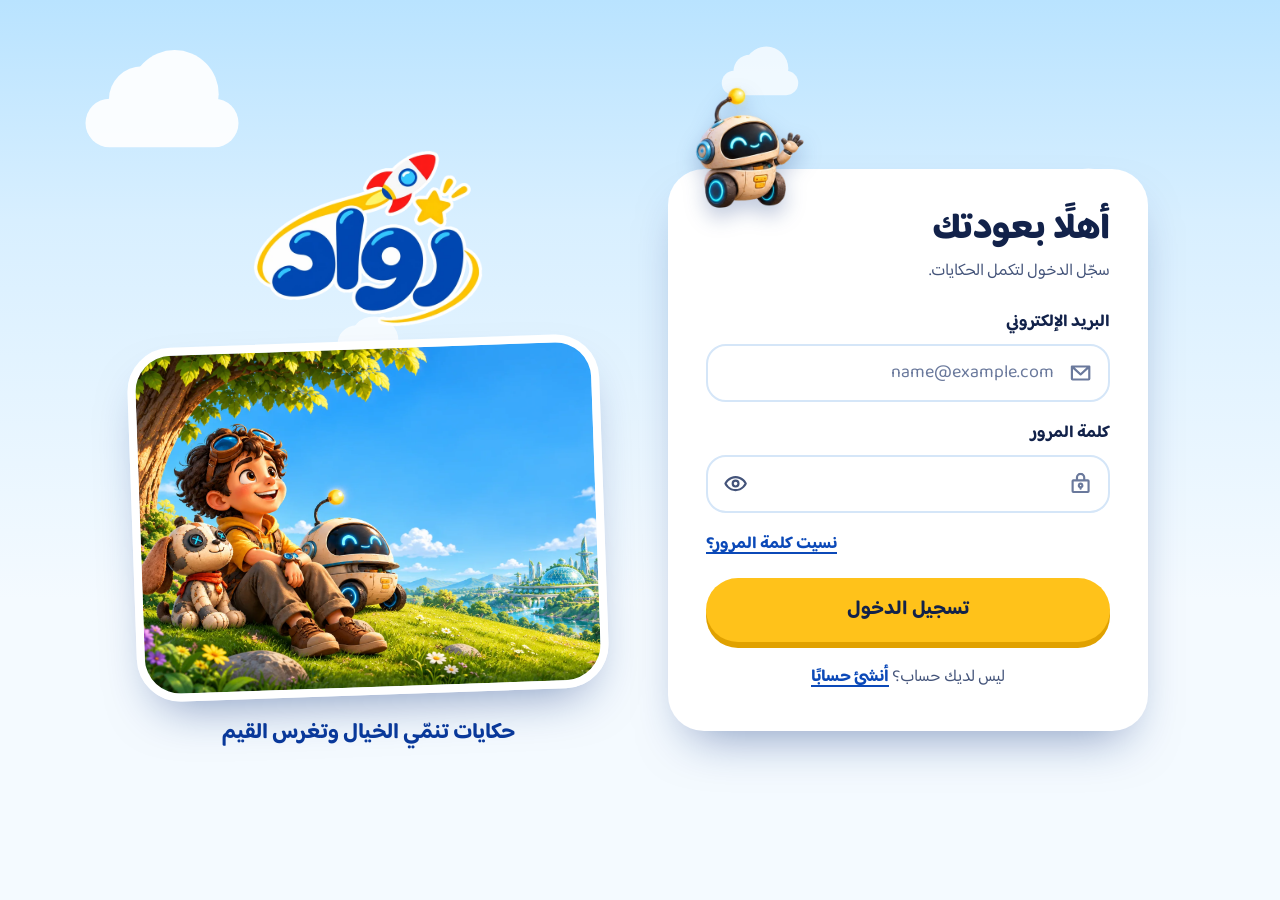
==== dashboard.html @ 310bbcf0 "init" ====
<!doctype html>
<html lang="ar" dir="rtl" data-auth="required">
<head>
  <meta charset="utf-8">
  <meta name="viewport" content="width=device-width, initial-scale=1, viewport-fit=cover">
  <title>لوحة وليّ الأمر — رواد</title>
  <meta name="description" content="تابع وقت مشاهدة طفلك ونشاطه الأسبوعي في رواد.">
  <meta name="robots" content="noindex">
  <meta name="theme-color" content="#b9e3ff">
  <link rel="icon" type="image/png" sizes="64x64" href="assets/img/brand/favicon-64.png">
  <link rel="apple-touch-icon" href="assets/img/brand/apple-touch-icon.png">
  <link rel="manifest" href="manifest.webmanifest">
  <link rel="preconnect" href="https://fonts.googleapis.com">
  <link rel="preconnect" href="https://fonts.gstatic.com" crossorigin>
  <link rel="stylesheet" href="https://fonts.googleapis.com/css2?family=Baloo+Bhaijaan+2:wght@400..800&display=swap">
  <link rel="stylesheet" href="assets/css/rowad.css">
  <script src="assets/js/guard.js"></script>
</head>
<body class="app" data-page="dashboard" data-nav="profile">
  <script src="assets/js/icons.js"></script>
  <a class="skip-link" href="#main">تخطَّ إلى المحتوى</a>

  <header class="topbar" id="topbar"></header>

  <main class="main stack" id="main" hidden>
    <div class="page-head">
      <div>
        <h1 class="h1">لوحة وليّ الأمر</h1>
        <p>نشاط <span data-child-name>طفلك</span> خلال آخر سبعة أيام.</p>
      </div>
      <a class="btn btn--ghost btn--sm" href="profile.html">
        <svg class="ico" aria-hidden="true"><use href="#i-arrow-right"/></svg>العودة إلى الملف
      </a>
    </div>

    <section class="card card--pad kid-summary" aria-label="الطفل">
      <span class="avatar"><img src="assets/img/avatars/youssef.webp" alt="" width="256" height="256" data-avatar></span>
      <div>
        <p class="kid-summary__name" data-child-name>طفلك</p>
        <p class="muted" id="kidLine"></p>
      </div>
      <span class="stars-pill" style="margin-inline-start:auto;box-shadow:none;background:var(--sun-100)" role="img" aria-label="رصيد النجوم">
        <svg class="ico" aria-hidden="true"><use href="#i-star-fill"/></svg><span class="num" data-stars>0</span>
      </span>
    </section>

    <section class="tiles tiles--4" aria-label="ملخص الأسبوع">
      <div class="tile card">
        <span class="tone-icon"><svg class="ico" aria-hidden="true"><use href="#i-timer-fill"/></svg></span>
        <span class="tile__value num" id="tWeek">0</span>
        <span class="tile__label">دقائق هذا الأسبوع</span>
      </div>
      <div class="tile card">
        <span class="tone-icon" data-tone="green"><svg class="ico" aria-hidden="true"><use href="#i-check-circle-fill"/></svg></span>
        <span class="tile__value num" id="tDone">0</span>
        <span class="tile__label">قصص مكتملة</span>
      </div>
      <div class="tile card">
        <span class="tone-icon" data-tone="red"><svg class="ico" aria-hidden="true"><use href="#i-heart-fill"/></svg></span>
        <span class="tile__value num" id="tFav">0</span>
        <span class="tile__label">في المفضلة</span>
      </div>
      <div class="tile card">
        <span class="tone-icon" data-tone="orange"><svg class="ico" aria-hidden="true"><use href="#i-fire-fill"/></svg></span>
        <span class="tile__value num" id="tStreak">0</span>
        <span class="tile__label">أيام متتالية</span>
      </div>
    </section>

    <div class="dash-grid">
      <section class="card card--pad chart" aria-labelledby="weekTitle">
        <div class="chart__head">
          <h2 class="h3" id="weekTitle">دقائق المشاهدة اليومية</h2>
          <p class="chart__total" id="weekTotal"></p>
        </div>
        <div class="bars" id="weekChart"></div>
        <div class="bars__axis" id="weekAxis" aria-hidden="true"></div>
        <p class="muted" id="weekEmpty" hidden>لا توجد مشاهدات هذا الأسبوع بعد. سيظهر النشاط هنا بعد مشاهدة أول قصة.</p>

        <button class="see-all" type="button" id="toggleTable" aria-expanded="false" aria-controls="weekTableWrap" style="margin-top:10px">
          <svg class="ico" aria-hidden="true"><use href="#i-table"/></svg><span>عرض كجدول</span>
        </button>
        <div class="table-wrap" id="weekTableWrap" hidden>
          <table class="data-table" id="weekTable">
            <caption class="sr-only">دقائق المشاهدة لكل يوم</caption>
            <thead><tr><th scope="col">اليوم</th><th scope="col">الدقائق</th></tr></thead>
            <tbody></tbody>
          </table>
        </div>
      </section>

      <section class="card card--pad" aria-labelledby="catsTitle">
        <div class="chart__head">
          <h2 class="h3" id="catsTitle">ماذا يشاهد؟</h2>
          <p class="chart__total">بالدقائق</p>
        </div>
        <ul class="hbars" id="catBars"></ul>
      </section>
    </div>

    <div class="dash-grid">
      <section class="card card--pad" aria-labelledby="recentTitle">
        <h2 class="h3" id="recentTitle" style="margin-bottom:8px">آخر ما شاهد</h2>
        <ul class="activity" id="activity"></ul>
      </section>

      <section class="card card--pad" aria-labelledby="limitTitle">
        <div class="setting">
          <div>
            <h2 class="h3" id="limitTitle">الحد اليومي للمشاهدة</h2>
            <p class="muted small">عند بلوغ الحد يتوقف التشغيل حتى اليوم التالي.</p>
          </div>
          <div class="segmented" id="limitSeg" role="group" aria-labelledby="limitTitle">
            <button type="button" data-limit="30" aria-pressed="false"><span class="num">30</span> د</button>
            <button type="button" data-limit="45" aria-pressed="false"><span class="num">45</span> د</button>
            <button type="button" data-limit="60" aria-pressed="false"><span class="num">60</span> د</button>
            <button type="button" data-limit="90" aria-pressed="false"><span class="num">90</span> د</button>
            <button type="button" data-limit="0" aria-pressed="false">بلا حد</button>
          </div>
        </div>
      </section>
    </div>
  </main>

  <script src="assets/js/data.js" defer></script>
  <script src="assets/js/app.js" defer></script>
  <script src="assets/js/pages.js" defer></script>
</body>
</html>
---- assets/css/rowad.css ----
/* ==========================================================================
   رواد — نظام التصميم
   --------------------------------------------------------------------------
   1. الرموز (Tokens)        6. هيكل التطبيق (جانبي/علوي/سفلي)   11. الملف الشخصي
   2. الأساسيات              7. الواجهة الرئيسية                 12. لوحة وليّ الأمر
   3. السماء والغيوم         8. البطاقات والشبكات                13. النوافذ والتنبيهات
   4. الأزرار والشارات       9. صفحة القصة                       14. صفحات الدخول
   5. النماذج               10. التنزيلات والحالات الفارغة        15. الصفحة التعريفية
   القاعدة البصرية: كل ما له «حافة سفلية سميكة» قابل للضغط.
   ========================================================================== */

/* 1. الرموز ---------------------------------------------------------------- */
:root {
  color-scheme: light;

  --blue-900: #082b78;
  --blue-800: #0a3a9c;
  --blue-700: #0b49b8;
  --blue-600: #1560d6;
  --blue-500: #2b82f0;
  --sky-500: #35b4f6;
  --sky-400: #62c6f9;
  --sky-300: #9adbfc;
  --sky-200: #c8eafe;
  --sky-100: #e3f4ff;
  --sky-50: #f4faff;

  --sun-700: #a86f00;
  --sun-600: #e0a100;
  --sun-500: #ffc21a;
  --sun-400: #ffd34d;
  --sun-200: #ffeba8;
  --sun-100: #fff7db;

  --red-700: #a8170f;
  --red-600: #d3261c;
  --red-500: #f1352b;
  --red-100: #ffe7e5;

  --orange-700: #b85400;
  --orange-600: #e46e00;
  --orange-500: #ff8a1e;
  --orange-400: #ffa94d;
  --orange-100: #fff0df;

  --violet-700: #4826a3;
  --violet-600: #5f36c9;
  --violet-500: #7b52e0;
  --violet-400: #9b7bec;
  --violet-100: #efe9fd;

  --green-700: #14752b;
  --green-600: #1d9238;
  --green-500: #2fb24c;
  --green-400: #5cc873;
  --green-100: #e1f7e6;

  --ink: #12224a;
  --ink-2: #44547a;
  --ink-3: #6a799c;
  --line: #d5e6f8;
  --white: #fff;

  --night-950: #070f2b;
  --night-900: #0b1840;
  --night-800: #122257;
  --night-700: #1c3070;

  --font: "Baloo Bhaijaan 2", "Segoe UI", Tahoma, Arial, sans-serif;

  --r-sm: 14px;
  --r-md: 20px;
  --r-lg: 28px;
  --r-xl: 36px;
  --r-full: 999px;

  --shadow-card: 0 14px 34px -18px rgba(11, 73, 184, 0.38), 0 2px 6px -2px rgba(11, 73, 184, 0.1);
  --shadow-float: 0 24px 50px -22px rgba(8, 43, 120, 0.5);

  --ease: cubic-bezier(0.2, 0.8, 0.2, 1);
  --bounce: cubic-bezier(0.34, 1.56, 0.64, 1);

  --gutter: clamp(16px, 4vw, 32px);
  --side-w: 256px;
  --tab-h: 80px;
}

/* 2. الأساسيات -------------------------------------------------------------- */
*,
*::before,
*::after {
  box-sizing: border-box;
}

html {
  -webkit-text-size-adjust: 100%;
  text-size-adjust: 100%;
  scroll-behavior: smooth;
}

body {
  margin: 0;
  min-height: 100vh;
  min-height: 100dvh;
  font-family: var(--font);
  font-size: 1.0625rem;
  line-height: 1.7;
  color: var(--ink);
  background: var(--sky-50);
  -webkit-font-smoothing: antialiased;
  -moz-osx-font-smoothing: grayscale;
  text-rendering: optimizeLegibility;
  overflow-x: hidden;
}

h1,
h2,
h3,
h4,
p,
ul,
ol,
figure {
  margin: 0;
}

ul,
ol {
  padding: 0;
  list-style: none;
}

img,
svg,
video {
  display: block;
  max-width: 100%;
}

img {
  height: auto;
}

a {
  color: inherit;
  text-decoration: none;
}

button,
input,
select,
textarea {
  font: inherit;
  color: inherit;
}

button {
  cursor: pointer;
  background: none;
  border: 0;
  padding: 0;
  -webkit-tap-highlight-color: transparent;
}

a {
  -webkit-tap-highlight-color: transparent;
}

:focus-visible {
  outline: 3px solid var(--blue-600);
  outline-offset: 3px;
}

.theme-night :focus-visible,
.on-dark :focus-visible {
  outline-color: var(--sun-400);
}

[hidden] {
  display: none !important;
}

.sr-only {
  position: absolute;
  width: 1px;
  height: 1px;
  margin: -1px;
  padding: 0;
  overflow: hidden;
  clip: rect(0, 0, 0, 0);
  white-space: nowrap;
  border: 0;
}

.skip-link {
  position: fixed;
  top: 12px;
  inset-inline-start: 12px;
  z-index: 200;
  padding: 10px 18px;
  border-radius: var(--r-full);
  background: var(--blue-700);
  color: var(--white);
  font-weight: 700;
  transform: translateY(-200%);
  transition: transform 0.2s var(--ease);
}

.skip-link:focus {
  transform: none;
}

.ico {
  display: inline-block;
  flex: none;
  width: 1em;
  height: 1em;
  fill: currentColor;
  vertical-align: -0.15em;
}

.num {
  direction: ltr;
  unicode-bidi: isolate;
  font-variant-numeric: tabular-nums;
}

.h-display {
  font-size: clamp(2.1rem, 1.3rem + 3.6vw, 3.75rem);
  font-weight: 800;
  line-height: 1.25;
}

.h1 {
  font-size: clamp(1.6rem, 1.3rem + 1.4vw, 2.25rem);
  font-weight: 800;
  line-height: 1.3;
}

.h2 {
  font-size: clamp(1.3rem, 1.15rem + 0.7vw, 1.625rem);
  font-weight: 700;
  line-height: 1.35;
}

.h3 {
  font-size: 1.1875rem;
  font-weight: 700;
  line-height: 1.4;
}

.lead {
  font-size: clamp(1.0625rem, 1rem + 0.4vw, 1.25rem);
  color: var(--ink-2);
}

.muted {
  color: var(--ink-2);
}

.small {
  font-size: 0.9375rem;
}

/* 3. السماء والغيوم --------------------------------------------------------- */
/* السماء في أعلى الصفحة فقط وتتحرك مع التمرير، فلا تطل الغيوم من بين البطاقات */
.sky {
  position: absolute;
  inset: 0 0 auto;
  height: 640px;
  z-index: -1;
  overflow: hidden;
  pointer-events: none;
  background: linear-gradient(180deg, #b9e3ff 0, #d8efff 220px, var(--sky-50) 600px);
}

.cloud {
  --s: 1;
  position: absolute;
  width: 170px;
  height: 54px;
  border-radius: var(--r-full);
  background: var(--white);
  opacity: 0.92;
  transform: scale(var(--s));
  animation: cloud-drift 46s ease-in-out infinite alternate;
}

.cloud::before,
.cloud::after {
  content: "";
  position: absolute;
  border-radius: 50%;
  background: var(--white);
}

.cloud::before {
  width: 74px;
  height: 74px;
  top: -36px;
  left: 26px;
}

.cloud::after {
  width: 98px;
  height: 98px;
  top: -54px;
  right: 22px;
}

.cloud--1 { top: 96px; left: 6%; --s: 0.9; }
.cloud--2 { top: 190px; right: 9%; --s: 0.6; animation-duration: 60s; animation-direction: alternate-reverse; }
.cloud--3 { top: 56px; right: 34%; --s: 0.45; opacity: 0.75; animation-duration: 72s; }
.cloud--4 { top: 330px; left: 22%; --s: 0.5; opacity: 0.7; animation-duration: 66s; animation-direction: alternate-reverse; }

@keyframes cloud-drift {
  from { translate: -18px 0; }
  to { translate: 18px 0; }
}

/* 4. الأزرار والشارات ------------------------------------------------------- */
.btn {
  --btn-bg: var(--white);
  --btn-fg: var(--ink);
  --btn-edge: var(--line);
  position: relative;
  display: inline-flex;
  align-items: center;
  justify-content: center;
  gap: 0.6em;
  min-height: 56px;
  padding: 0 1.6em;
  border-radius: var(--r-full);
  background: var(--btn-bg);
  color: var(--btn-fg);
  font-weight: 700;
  font-size: 1.125rem;
  line-height: 1.2;
  white-space: nowrap;
  box-shadow: 0 6px 0 var(--btn-edge);
  transition: transform 0.12s var(--ease), box-shadow 0.12s var(--ease), filter 0.2s;
  user-select: none;
}

.btn .ico {
  font-size: 1.35em;
}

@media (hover: hover) {
  .btn:hover {
    filter: brightness(1.05);
    transform: translateY(-2px);
    box-shadow: 0 8px 0 var(--btn-edge);
  }
}

.btn:active,
.btn.is-pressed {
  transform: translateY(5px);
  box-shadow: 0 1px 0 var(--btn-edge);
  filter: none;
}

.btn[disabled],
.btn[aria-disabled="true"] {
  opacity: 0.55;
  pointer-events: none;
}

.btn--sun {
  --btn-bg: var(--sun-500);
  --btn-fg: var(--ink);
  --btn-edge: var(--sun-600);
}

.btn--blue {
  --btn-bg: var(--blue-700);
  --btn-fg: var(--white);
  --btn-edge: var(--blue-900);
}

.btn--green {
  --btn-bg: var(--green-500);
  --btn-fg: var(--white);
  --btn-edge: var(--green-700);
}

.btn--red {
  --btn-bg: var(--red-500);
  --btn-fg: var(--white);
  --btn-edge: var(--red-700);
}

.btn--ghost {
  --btn-bg: var(--white);
  --btn-fg: var(--blue-700);
  --btn-edge: var(--sky-200);
  border: 2px solid var(--sky-200);
}

.btn--glass {
  --btn-bg: rgba(255, 255, 255, 0.14);
  --btn-fg: var(--white);
  --btn-edge: rgba(0, 0, 0, 0.25);
  border: 2px solid rgba(255, 255, 255, 0.28);
  -webkit-backdrop-filter: blur(10px);
  backdrop-filter: blur(10px);
}

.btn--lg {
  min-height: 64px;
  font-size: 1.25rem;
  padding: 0 1.8em;
}

.btn--sm {
  min-height: 46px;
  font-size: 1rem;
  padding: 0 1.2em;
  box-shadow: 0 4px 0 var(--btn-edge);
}

.btn--block {
  display: flex;
  width: 100%;
}

/* دائرة التشغيل داخل الزر الأصفر — كما في التصميم */
.btn--play {
  padding-inline-start: 8px;
}

.btn__play {
  display: grid;
  place-items: center;
  width: 44px;
  height: 44px;
  border-radius: 50%;
  background: var(--blue-800);
  color: var(--white);
  font-size: 1.15rem;
}

.btn--lg .btn__play {
  width: 50px;
  height: 50px;
}

.btn.is-loading {
  color: transparent;
  pointer-events: none;
}

.btn.is-loading::after {
  content: "";
  position: absolute;
  width: 24px;
  height: 24px;
  border-radius: 50%;
  border: 3px solid var(--btn-edge);
  border-top-color: var(--white);
  animation: spin 0.7s linear infinite;
}

@keyframes spin {
  to { rotate: 360deg; }
}

.icon-btn {
  position: relative;
  display: grid;
  place-items: center;
  flex: none;
  width: 52px;
  height: 52px;
  border-radius: 50%;
  background: var(--white);
  color: var(--ink);
  font-size: 1.6rem;
  box-shadow: var(--shadow-card);
  transition: transform 0.15s var(--ease), background 0.2s;
}

.icon-btn:active {
  transform: scale(0.92);
}

@media (hover: hover) {
  .icon-btn:hover {
    background: var(--sky-100);
  }
}

.icon-btn--glass {
  background: rgba(11, 24, 64, 0.5);
  color: var(--white);
  box-shadow: none;
  border: 2px solid rgba(255, 255, 255, 0.22);
  -webkit-backdrop-filter: blur(10px);
  backdrop-filter: blur(10px);
}

@media (hover: hover) {
  .icon-btn--glass:hover {
    background: rgba(11, 24, 64, 0.72);
  }
}

.icon-btn__dot {
  position: absolute;
  top: 9px;
  inset-inline-end: 11px;
  width: 12px;
  height: 12px;
  border-radius: 50%;
  background: var(--red-500);
  border: 2px solid var(--white);
}

.pill {
  display: inline-flex;
  align-items: center;
  gap: 0.4em;
  min-height: 34px;
  padding: 0 0.9em;
  border-radius: var(--r-full);
  background: var(--sky-100);
  color: var(--blue-800);
  font-size: 0.9375rem;
  font-weight: 600;
  white-space: nowrap;
}

.pill--glass {
  background: rgba(255, 255, 255, 0.14);
  color: var(--white);
  border: 1.5px solid rgba(255, 255, 255, 0.22);
}

.pill--sun {
  background: var(--sun-500);
  color: var(--ink);
}

.badge {
  display: inline-flex;
  align-items: center;
  gap: 0.35em;
  padding: 0.15em 0.95em;
  border-radius: var(--r-full);
  background: var(--sun-500);
  color: var(--ink);
  font-size: 0.9375rem;
  font-weight: 700;
  box-shadow: 0 3px 0 var(--sun-600);
}

.stars-pill {
  display: inline-flex;
  align-items: center;
  gap: 8px;
  min-height: 48px;
  padding: 0 16px 0 18px;
  border-radius: var(--r-full);
  background: var(--white);
  font-weight: 800;
  font-size: 1.25rem;
  box-shadow: var(--shadow-card);
}

.stars-pill .ico {
  color: var(--sun-500);
  font-size: 1.6rem;
  filter: drop-shadow(0 2px 0 var(--sun-600));
}

.stars-pill.is-bump .ico {
  animation: pop 0.5s var(--bounce);
}

@keyframes pop {
  0% { scale: 1; }
  40% { scale: 1.45; rotate: -14deg; }
  100% { scale: 1; }
}

.chips {
  display: flex;
  gap: 10px;
  overflow-x: auto;
  padding: 6px var(--gutter) 12px;
  margin-inline: calc(var(--gutter) * -1);
  scrollbar-width: none;
}

.chips::-webkit-scrollbar {
  display: none;
}

.chip {
  display: inline-flex;
  align-items: center;
  gap: 0.45em;
  flex: none;
  min-height: 48px;
  padding: 0 1.15em;
  border-radius: var(--r-full);
  background: var(--white);
  color: var(--ink-2);
  font-weight: 700;
  font-size: 1.0625rem;
  box-shadow: 0 4px 0 var(--line);
  transition: transform 0.12s var(--ease), box-shadow 0.12s var(--ease), background 0.2s, color 0.2s;
}

.chip .ico {
  font-size: 1.3em;
}

.chip:active {
  transform: translateY(3px);
  box-shadow: 0 1px 0 var(--line);
}

.chip[aria-pressed="true"] {
  background: var(--blue-700);
  color: var(--white);
  box-shadow: 0 4px 0 var(--blue-900);
}

.chip[data-tone="orange"][aria-pressed="true"] { background: var(--orange-500); box-shadow: 0 4px 0 var(--orange-700); }
.chip[data-tone="violet"][aria-pressed="true"] { background: var(--violet-500); box-shadow: 0 4px 0 var(--violet-700); }
.chip[data-tone="blue"][aria-pressed="true"] { background: var(--blue-500); box-shadow: 0 4px 0 var(--blue-800); }
.chip[data-tone="green"][aria-pressed="true"] { background: var(--green-500); box-shadow: 0 4px 0 var(--green-700); }

.progress {
  position: relative;
  display: block;
  height: 10px;
  border-radius: var(--r-full);
  background: var(--sky-200);
  overflow: hidden;
}

.progress > span {
  position: absolute;
  inset-block: 0;
  inset-inline-start: 0;
  width: var(--v, 0%);
  border-radius: inherit;
  background: var(--blue-600);
  transition: width 0.6s var(--ease);
}

.progress--sun > span {
  background: var(--sun-500);
}

/* 5. النماذج ---------------------------------------------------------------- */
.field {
  display: grid;
  gap: 6px;
}

.field__label {
  font-weight: 700;
  font-size: 1.0625rem;
}

.field__hint {
  font-size: 0.9375rem;
  color: var(--ink-2);
}

.field__control {
  position: relative;
}

.field__icon {
  position: absolute;
  top: 50%;
  inset-inline-start: 18px;
  translate: 0 -50%;
  font-size: 1.45rem;
  color: var(--ink-3);
  pointer-events: none;
}

.input {
  width: 100%;
  min-height: 58px;
  padding: 0 20px;
  border-radius: var(--r-md);
  border: 2px solid var(--line);
  background: var(--white);
  font-size: 1.125rem;
  font-weight: 500;
  transition: border-color 0.2s, box-shadow 0.2s;
  appearance: none;
}

/* خصائص فيزيائية هنا عمدًا: حقول البريد وكلمة المرور dir="ltr" داخل صفحة RTL */
.field__icon ~ .input {
  padding-right: 54px;
}

.input--with-action {
  padding-left: 58px;
}

.input::placeholder {
  color: var(--ink-3);
  font-weight: 400;
  opacity: 1;
}

.input:hover {
  border-color: var(--sky-300);
}

.input:focus {
  outline: none;
  border-color: var(--blue-600);
  box-shadow: 0 0 0 4px rgba(43, 130, 240, 0.22);
}

.input[dir="ltr"] {
  text-align: right;
}

.input[aria-invalid="true"] {
  border-color: var(--red-500);
  background: #fffafa;
}

.input[aria-invalid="true"]:focus {
  box-shadow: 0 0 0 4px rgba(241, 53, 43, 0.18);
}

.field__action {
  position: absolute;
  top: 50%;
  inset-inline-end: 8px;
  translate: 0 -50%;
  display: grid;
  place-items: center;
  width: 44px;
  height: 44px;
  border-radius: 50%;
  color: var(--ink-2);
  font-size: 1.45rem;
}

@media (hover: hover) {
  .field__action:hover {
    background: var(--sky-100);
  }
}

.field__error {
  display: flex;
  align-items: center;
  gap: 6px;
  color: var(--red-600);
  font-size: 0.9375rem;
  font-weight: 600;
}

.field__error:empty {
  display: none;
}

.check {
  display: flex;
  align-items: flex-start;
  gap: 12px;
  cursor: pointer;
  font-size: 1rem;
}

.check input {
  appearance: none;
  flex: none;
  width: 28px;
  height: 28px;
  margin: 2px 0 0;
  border-radius: 9px;
  border: 2px solid var(--sky-300);
  background: var(--white);
  display: grid;
  place-items: center;
  cursor: pointer;
  transition: background 0.15s, border-color 0.15s;
}

.check input::after {
  content: "";
  width: 12px;
  height: 7px;
  border: solid var(--white);
  border-width: 0 0 3px 3px;
  rotate: -45deg;
  translate: 0 -1px;
  scale: 0;
  transition: scale 0.2s var(--bounce);
}

.check input:checked {
  background: var(--blue-700);
  border-color: var(--blue-700);
}

.check input:checked::after {
  scale: 1;
}

.check a,
.link {
  color: var(--blue-700);
  font-weight: 700;
  text-decoration: underline;
  text-decoration-thickness: 2px;
  text-underline-offset: 4px;
}

@media (hover: hover) {
  .check a:hover,
  .link:hover {
    color: var(--blue-500);
  }
}

/* اختيار العمر: أزرار كبيرة بدل قائمة منسدلة */
.age-picker {
  display: grid;
  grid-template-columns: repeat(7, 1fr);
  gap: 8px;
}

.age-picker label {
  position: relative;
}

.age-picker input {
  position: absolute;
  inset: 0;
  opacity: 0;
  cursor: pointer;
}

.age-picker span {
  display: grid;
  place-items: center;
  min-height: 52px;
  border-radius: var(--r-sm);
  background: var(--white);
  border: 2px solid var(--line);
  font-weight: 800;
  font-size: 1.25rem;
  transition: background 0.15s, border-color 0.15s, transform 0.15s var(--bounce);
}

.age-picker input:checked + span {
  background: var(--sun-500);
  border-color: var(--sun-600);
  transform: translateY(-3px);
  box-shadow: 0 4px 0 var(--sun-600);
}

.age-picker input:focus-visible + span {
  outline: 3px solid var(--blue-600);
  outline-offset: 3px;
}

.avatar-picker {
  display: grid;
  grid-template-columns: repeat(4, 1fr);
  gap: 12px;
}

.avatar-option {
  position: relative;
  display: block;
}

.avatar-option input {
  position: absolute;
  inset: 0;
  opacity: 0;
  cursor: pointer;
  z-index: 1;
}

.avatar-option img {
  width: 100%;
  aspect-ratio: 1;
  object-fit: cover;
  border-radius: 50%;
  border: 4px solid var(--white);
  box-shadow: 0 0 0 2px var(--line);
  transition: transform 0.2s var(--bounce), box-shadow 0.2s;
}

.avatar-option input:checked + img {
  transform: scale(1.06);
  box-shadow: 0 0 0 4px var(--sun-500), 0 8px 0 -2px var(--sun-600);
}

.avatar-option input:focus-visible + img {
  outline: 3px solid var(--blue-600);
  outline-offset: 5px;
}

.segmented {
  display: inline-flex;
  flex-wrap: wrap;
  gap: 6px;
  padding: 6px;
  border-radius: var(--r-full);
  background: var(--sky-100);
}

.segmented button {
  min-height: 44px;
  padding: 0 1.1em;
  border-radius: var(--r-full);
  font-weight: 700;
  color: var(--ink-2);
  transition: background 0.2s, color 0.2s;
}

.segmented button[aria-pressed="true"] {
  background: var(--white);
  color: var(--blue-700);
  box-shadow: 0 2px 8px -2px rgba(11, 73, 184, 0.35);
}

.search {
  position: relative;
  display: block;
}

.search .ico {
  position: absolute;
  top: 50%;
  inset-inline-start: 20px;
  translate: 0 -50%;
  font-size: 1.5rem;
  color: var(--blue-700);
  pointer-events: none;
}

.search input {
  width: 100%;
  min-height: 56px;
  padding: 0 56px 0 20px;
  border-radius: var(--r-full);
  border: 2px solid transparent;
  background: var(--white);
  font-size: 1.125rem;
  font-weight: 500;
  box-shadow: var(--shadow-card);
  appearance: none;
}

.search input::placeholder {
  color: var(--ink-3);
  opacity: 1;
}

.search input:focus {
  outline: none;
  border-color: var(--blue-600);
}

.search input::-webkit-search-cancel-button {
  appearance: none;
}

/* 6. هيكل التطبيق ----------------------------------------------------------- */
.app {
  padding-bottom: calc(var(--tab-h) + env(safe-area-inset-bottom, 0px) + 28px);
}

.main {
  width: min(100%, 1160px);
  margin-inline: auto;
  padding-inline: var(--gutter);
}

.stack {
  display: grid;
  gap: clamp(24px, 3.4vw, 36px);
}

.stack > * {
  min-width: 0;
}

/* الشريط الجانبي (حاسوب) */
.side {
  position: fixed;
  inset-block: 16px;
  inset-inline-start: 16px;
  z-index: 30;
  display: none;
  flex-direction: column;
  gap: 6px;
  width: var(--side-w);
  padding: 18px 14px;
  border-radius: var(--r-xl);
  background: var(--white);
  box-shadow: var(--shadow-card);
  overflow-y: auto;
  scrollbar-width: none;
}

.side::-webkit-scrollbar {
  display: none;
}

/* شاشات قصيرة: نضغط الشريط الجانبي كي لا يحتاج إلى تمرير */
@media (max-height: 720px) {
  .side {
    padding-block: 12px;
    gap: 2px;
  }

  .side__logo {
    padding: 0 52px 6px;
  }

  .side nav {
    gap: 2px;
  }

  .side .nav-link {
    min-height: 50px;
    font-size: 1.0625rem;
  }

  .side .nav-link .ico {
    font-size: 1.6rem;
  }

  .side__parent small {
    display: none;
  }
}

.side nav {
  display: grid;
  gap: 6px;
}

.side__logo {
  display: block;
  padding: 2px 30px 12px;
}

.side__logo img {
  width: 100%;
  transition: transform 0.4s var(--bounce);
}

@media (hover: hover) {
  .side__logo:hover img {
    transform: rotate(-4deg) scale(1.05);
  }
}

.nav-link {
  display: flex;
  align-items: center;
  gap: 14px;
  min-height: 58px;
  padding: 0 18px;
  border-radius: var(--r-md);
  color: var(--ink-2);
  font-weight: 700;
  font-size: 1.1875rem;
  transition: background 0.2s, color 0.2s, transform 0.12s var(--ease);
}

.nav-link .ico {
  font-size: 1.8rem;
}

.nav-link:active {
  transform: scale(0.97);
}

@media (hover: hover) {
  .nav-link:hover {
    background: var(--sky-50);
    color: var(--blue-700);
  }
}

.nav-link[aria-current="page"] {
  background: var(--sky-100);
  color: var(--blue-700);
}

.side__foot {
  margin-top: auto;
  display: grid;
  gap: 10px;
  padding-top: 14px;
}

.side__parent {
  display: flex;
  align-items: center;
  gap: 12px;
  padding: 12px 14px;
  border-radius: var(--r-md);
  background: var(--sun-100);
  color: var(--ink);
  font-weight: 700;
  font-size: 1rem;
  line-height: 1.35;
  transition: background 0.2s;
}

.side__parent .ico {
  font-size: 1.9rem;
  color: var(--sun-600);
}

.side__parent small {
  display: block;
  font-weight: 500;
  color: var(--ink-2);
}

@media (hover: hover) {
  .side__parent:hover {
    background: var(--sun-200);
  }
}

/* الشريط العلوي */
.topbar {
  position: relative;
  z-index: 20;
  display: flex;
  align-items: center;
  gap: 12px;
  width: min(100%, 1160px);
  margin-inline: auto;
  padding: 14px var(--gutter) 6px;
}

.topbar__logo {
  margin-inline: auto;
}

.topbar__logo img {
  width: clamp(120px, 34vw, 160px);
}

.topbar__search {
  display: none;
  flex: 1;
  max-width: 420px;
}

.topbar__me {
  display: flex;
  align-items: center;
  gap: 10px;
}

.topbar__bell {
  position: relative;
}

.avatar {
  display: block;
  flex: none;
  width: 56px;
  height: 56px;
  border-radius: 50%;
  background: var(--sky-200);
  border: 3px solid var(--white);
  box-shadow: 0 0 0 3px var(--blue-600), var(--shadow-card);
  overflow: hidden;
  transition: transform 0.2s var(--bounce);
}

.avatar img {
  width: 100%;
  height: 100%;
  object-fit: cover;
}

@media (hover: hover) {
  a.avatar:hover {
    transform: scale(1.07) rotate(-3deg);
  }
}

.popover {
  position: absolute;
  top: calc(100% + 12px);
  inset-inline-start: 0;
  z-index: 50;
  width: min(340px, calc(100vw - 2 * var(--gutter)));
  padding: 10px;
  border-radius: var(--r-lg);
  background: var(--white);
  box-shadow: var(--shadow-float);
  transform-origin: top right;
  animation: pop-in 0.25s var(--bounce);
}

@keyframes pop-in {
  from { opacity: 0; scale: 0.9; }
}

.popover__title {
  padding: 8px 12px 6px;
  font-weight: 800;
  font-size: 1.125rem;
}

.notice {
  display: flex;
  align-items: center;
  gap: 12px;
  padding: 10px 12px;
  border-radius: var(--r-md);
  line-height: 1.45;
}

.notice strong {
  display: block;
}

.notice span {
  font-size: 0.9375rem;
  color: var(--ink-2);
}

@media (hover: hover) {
  .notice:hover {
    background: var(--sky-50);
  }
}

.tone-icon {
  display: grid;
  place-items: center;
  flex: none;
  width: 48px;
  height: 48px;
  border-radius: 16px;
  background: var(--sky-100);
  color: var(--blue-700);
  font-size: 1.6rem;
}

.tone-icon[data-tone="sun"] { background: var(--sun-100); color: var(--sun-700); }
.tone-icon[data-tone="orange"] { background: var(--orange-100); color: var(--orange-700); }
.tone-icon[data-tone="violet"] { background: var(--violet-100); color: var(--violet-600); }
.tone-icon[data-tone="green"] { background: var(--green-100); color: var(--green-700); }
.tone-icon[data-tone="red"] { background: var(--red-100); color: var(--red-600); }

/* الشريط السفلي (جوال ولوحي) */
.tabbar {
  position: fixed;
  inset-inline: 0;
  bottom: 0;
  z-index: 40;
  display: grid;
  grid-template-columns: repeat(5, 1fr);
  gap: 2px;
  padding: 8px 8px calc(8px + env(safe-area-inset-bottom, 0px));
  border-radius: 30px 30px 0 0;
  background: var(--white);
  box-shadow: 0 -12px 30px -14px rgba(11, 73, 184, 0.3);
}

.tab {
  display: flex;
  flex-direction: column;
  align-items: center;
  justify-content: center;
  gap: 0;
  min-height: 64px;
  border-radius: 22px;
  color: var(--ink-2);
  font-size: 0.875rem;
  font-weight: 700;
  line-height: 1.3;
  transition: background 0.2s, color 0.2s, transform 0.12s var(--ease);
}

.tab .ico {
  font-size: 1.85rem;
  transition: transform 0.3s var(--bounce);
}

.tab:active {
  transform: scale(0.94);
}

.tab[aria-current="page"] {
  background: var(--sky-100);
  color: var(--blue-700);
}

.tab[aria-current="page"] .ico {
  transform: translateY(-2px) scale(1.1);
}

@media (min-width: 1024px) {
  .app {
    padding-inline-start: calc(var(--side-w) + 16px);
    padding-bottom: 56px;
  }

  .side {
    display: flex;
  }

  .tabbar,
  .topbar__logo {
    display: none;
  }

  .topbar {
    padding-top: 22px;
  }

  .topbar__search {
    display: block;
  }

  /* حاسوب: البحث أولًا، ثم الجرس والنجوم والصورة في الطرف الآخر */
  .topbar__search {
    order: 1;
  }

  .topbar__bell {
    order: 2;
    margin-inline-start: auto;
  }

  .topbar__me {
    order: 3;
  }

  .page-search {
    display: none;
  }

  .popover {
    inset-inline-start: auto;
    inset-inline-end: 0;
    transform-origin: top left;
  }
}

/* عنوان القسم */
.section-head {
  display: flex;
  align-items: center;
  justify-content: space-between;
  gap: 12px;
  margin-bottom: 14px;
}

.section-title {
  display: flex;
  align-items: center;
  gap: 10px;
  font-size: clamp(1.3rem, 1.15rem + 0.7vw, 1.625rem);
  font-weight: 800;
  line-height: 1.35;
}

.section-title .ico {
  font-size: 1.25em;
  color: var(--blue-700);
}

.section-title .ico--sun {
  color: var(--sun-500);
}

.see-all {
  display: inline-flex;
  align-items: center;
  gap: 4px;
  min-height: 44px;
  padding-inline: 10px 4px;
  border-radius: var(--r-full);
  color: var(--blue-700);
  font-weight: 700;
  white-space: nowrap;
}

.see-all .ico {
  transition: translate 0.2s var(--ease);
}

@media (hover: hover) {
  .see-all:hover .ico {
    translate: -4px 0;
  }
}

.page-head {
  display: flex;
  flex-wrap: wrap;
  align-items: center;
  justify-content: space-between;
  gap: 12px 20px;
  padding-top: 10px;
}

.page-head p {
  color: var(--ink-2);
}

/* 7. الواجهة الرئيسية ------------------------------------------------------- */
.greeting {
  display: flex;
  align-items: center;
  gap: 14px;
  padding-top: 8px;
}

.greeting__wave {
  display: grid;
  place-items: center;
  flex: none;
  width: 60px;
  height: 60px;
  border-radius: 50%;
  background: var(--white);
  font-size: 2rem;
  box-shadow: var(--shadow-card);
}

.greeting__wave span {
  display: block;
  transform-origin: 70% 80%;
  animation: wave 2.4s ease-in-out 0.6s 2;
}

@keyframes wave {
  0%, 60%, 100% { rotate: 0deg; }
  10%, 30% { rotate: 16deg; }
  20%, 40% { rotate: -10deg; }
}

.greeting p {
  color: var(--ink-2);
  font-size: 1.125rem;
  line-height: 1.5;
}

/* الشريحة الرئيسية */
.hero {
  position: relative;
  border-radius: var(--r-xl);
  overflow: hidden;
  box-shadow: var(--shadow-float);
  background: var(--blue-800);
  isolation: isolate;
}

/* تبقى الشريحة الأولى سليمة حتى لو تعذّر تحميل Swiper من الـ CDN */
.hero .swiper-wrapper {
  display: flex;
}

.hero-slide {
  position: relative;
  display: flex;
  flex: 0 0 100%;
  width: 100%;
  align-items: center;
  height: auto;
  min-height: clamp(250px, 56vw, 430px);
  overflow: hidden;
}

.hero-slide__img {
  position: absolute;
  inset: 0;
  width: 100%;
  height: 100%;
  object-fit: cover;
  z-index: -2;
}

.hero-slide::before {
  content: "";
  position: absolute;
  inset: 0;
  z-index: -1;
  background: linear-gradient(to left, rgba(8, 35, 104, 0.82) 0%, rgba(8, 35, 104, 0.5) 34%, rgba(8, 35, 104, 0) 64%);
}

.hero-slide__body {
  display: grid;
  justify-items: start;
  gap: clamp(6px, 1.4vw, 14px);
  width: min(56%, 460px);
  padding: clamp(16px, 4vw, 44px);
  color: var(--white);
}

.hero-slide__title {
  font-size: clamp(1.7rem, 0.9rem + 4.4vw, 3.5rem);
  font-weight: 800;
  line-height: 1.2;
  text-shadow: 0 3px 0 var(--blue-800), 0 8px 18px rgba(7, 15, 43, 0.5);
}

.hero-slide__line {
  font-size: clamp(0.95rem, 0.8rem + 0.8vw, 1.25rem);
  font-weight: 600;
  line-height: 1.5;
  text-shadow: 0 2px 6px rgba(7, 15, 43, 0.6);
}

.hero-dots {
  display: flex;
  justify-content: center;
  gap: 8px;
  margin-top: 14px;
}

.hero-dots .swiper-pagination-bullet {
  width: 12px;
  height: 12px;
  margin: 0 !important;
  border-radius: var(--r-full);
  background: var(--sky-300);
  opacity: 1;
  transition: width 0.3s var(--ease), background 0.3s;
}

.hero-dots .swiper-pagination-bullet-active {
  width: 30px;
  background: var(--blue-600);
}

@media (max-width: 479px) {
  .hero-slide__body .btn {
    min-height: 46px;
    font-size: 0.95rem;
    padding-inline-end: 1.1em;
    box-shadow: 0 4px 0 var(--btn-edge);
  }

  .hero-slide__body .btn__play {
    width: 34px;
    height: 34px;
    font-size: 0.9rem;
  }

  .hero-slide__body .badge {
    font-size: 0.8125rem;
  }
}

/* التصنيفات */
.cats {
  display: grid;
  grid-template-columns: repeat(4, 1fr);
  gap: clamp(8px, 2vw, 20px);
  padding-top: 26px;
}

.cat-card {
  --c1: var(--blue-500);
  --c2: var(--blue-700);
  --edge: var(--blue-900);
  position: relative;
  display: flex;
  flex-direction: column;
  align-items: center;
  justify-content: flex-end;
  min-height: clamp(118px, 26vw, 176px);
  padding: 0 6px clamp(10px, 2vw, 18px);
  border-radius: clamp(20px, 4vw, 30px);
  background: linear-gradient(160deg, var(--c1), var(--c2));
  color: var(--white);
  text-align: center;
  box-shadow: 0 6px 0 var(--edge), var(--shadow-card);
  transition: transform 0.14s var(--ease), box-shadow 0.14s var(--ease);
}

.cat-card[data-tone="orange"] { --c1: var(--orange-400); --c2: var(--orange-600); --edge: var(--orange-700); }
.cat-card[data-tone="violet"] { --c1: var(--violet-400); --c2: var(--violet-600); --edge: var(--violet-700); }
.cat-card[data-tone="blue"] { --c1: var(--sky-500); --c2: var(--blue-600); --edge: var(--blue-800); }
.cat-card[data-tone="green"] { --c1: var(--green-400); --c2: var(--green-600); --edge: var(--green-700); }

.cat-card__icon {
  position: absolute;
  top: clamp(-30px, -5vw, -22px);
  left: 50%;
  translate: -50% 0;
  width: clamp(76px, 19vw, 132px);
  aspect-ratio: 1;
  object-fit: contain;
  filter: drop-shadow(0 8px 8px rgba(7, 15, 43, 0.22));
  transition: transform 0.35s var(--bounce);
}

.cat-card__label {
  font-size: clamp(0.95rem, 0.6rem + 1.9vw, 1.5rem);
  font-weight: 800;
  line-height: 1.2;
  text-shadow: 0 2px 0 rgba(7, 15, 43, 0.22);
}

.cat-card__label small {
  display: block;
  font-size: 0.82em;
  font-weight: 700;
}

.cat-card:active {
  transform: translateY(5px);
  box-shadow: 0 1px 0 var(--edge);
}

@media (hover: hover) {
  .cat-card:hover {
    transform: translateY(-3px);
    box-shadow: 0 9px 0 var(--edge), var(--shadow-card);
  }

  .cat-card:hover .cat-card__icon {
    transform: translateY(-6px) rotate(-5deg) scale(1.06);
  }
}

/* 8. البطاقات والشبكات ------------------------------------------------------ */
.card {
  border-radius: var(--r-lg);
  background: var(--white);
  box-shadow: var(--shadow-card);
}

.card--pad {
  padding: clamp(18px, 3vw, 28px);
}

/* أكمل المشاهدة */
.continue-card {
  display: flex;
  align-items: center;
  gap: clamp(12px, 3vw, 22px);
  padding: 10px;
  padding-inline-start: clamp(16px, 3vw, 26px);
  transition: transform 0.2s var(--ease);
}

.continue-card:active {
  transform: scale(0.985);
}

.continue-card__body {
  flex: 1;
  min-width: 0;
  display: grid;
  gap: 4px;
}

.continue-card__title {
  font-size: 1.25rem;
  font-weight: 800;
  line-height: 1.35;
}

.continue-card__ep {
  color: var(--ink-2);
  line-height: 1.45;
  white-space: nowrap;
  overflow: hidden;
  text-overflow: ellipsis;
}

.continue-card__bar {
  display: flex;
  align-items: center;
  gap: 12px;
  margin-top: 6px;
}

.continue-card__bar .progress {
  flex: 1;
}

.continue-card__bar .num {
  flex: none;
  font-size: 0.9375rem;
  font-weight: 600;
  color: var(--ink-2);
}

.thumb {
  position: relative;
  display: block;
  flex: none;
  width: clamp(120px, 34vw, 210px);
  aspect-ratio: 3 / 2;
  border-radius: var(--r-md);
  overflow: hidden;
  background: var(--sky-200);
}

.thumb img {
  width: 100%;
  height: 100%;
  object-fit: cover;
  transition: transform 0.5s var(--ease);
}

.play-badge {
  position: absolute;
  top: 50%;
  left: 50%;
  translate: -50% -50%;
  display: grid;
  place-items: center;
  width: 48px;
  height: 48px;
  border-radius: 50%;
  background: var(--blue-600);
  color: var(--white);
  font-size: 1.2rem;
  border: 3px solid var(--white);
  box-shadow: 0 6px 14px -4px rgba(7, 15, 43, 0.55);
  transition: transform 0.25s var(--bounce);
}

@media (hover: hover) {
  a:hover > .thumb img,
  .thumb:hover img {
    transform: scale(1.05);
  }

  a:hover .play-badge {
    transform: scale(1.12);
  }
}

/* حكاية اليوم */
.daily-card {
  position: relative;
  display: flex;
  align-items: center;
  gap: clamp(12px, 3vw, 20px);
  min-height: 118px;
  padding: 14px clamp(16px, 3vw, 26px);
  border-radius: var(--r-lg);
  background: linear-gradient(120deg, #dff7e3, #eefbe6 55%, #fff7db);
  box-shadow: var(--shadow-card);
  overflow: hidden;
  transition: transform 0.2s var(--ease);
}

.daily-card:active {
  transform: scale(0.985);
}

.daily-card__play {
  display: grid;
  place-items: center;
  flex: none;
  width: 60px;
  height: 60px;
  border-radius: 50%;
  background: var(--green-500);
  color: var(--white);
  font-size: 1.5rem;
  border: 4px solid var(--white);
  box-shadow: 0 5px 0 var(--green-700);
  transition: transform 0.25s var(--bounce);
}

.daily-card__body {
  flex: 1;
  min-width: 0;
}

.daily-card__title {
  display: flex;
  align-items: center;
  gap: 8px;
  font-size: 1.375rem;
  font-weight: 800;
  line-height: 1.35;
}

.daily-card__title .ico {
  color: var(--red-500);
  font-size: 1.3em;
}

.daily-card__text {
  display: block;
  color: var(--ink-2);
  line-height: 1.5;
}

.daily-card__art {
  flex: none;
  width: clamp(96px, 26vw, 150px);
  margin-block: -6px;
  filter: drop-shadow(0 8px 10px rgba(29, 146, 56, 0.25));
  transition: transform 0.4s var(--bounce);
}

@media (hover: hover) {
  .daily-card:hover .daily-card__play {
    transform: scale(1.1);
  }

  .daily-card:hover .daily-card__art {
    transform: rotate(-4deg) scale(1.06);
  }
}

/* بطاقة القصة */
.story-card {
  position: relative;
  border-radius: var(--r-lg);
  box-shadow: var(--shadow-card);
  transition: transform 0.25s var(--ease), box-shadow 0.25s var(--ease);
}

.story-card__link {
  position: relative;
  display: block;
  aspect-ratio: 3 / 2;
  border-radius: inherit;
  overflow: hidden;
  background: var(--sky-200);
  isolation: isolate;
}

.story-card__img {
  position: absolute;
  inset: 0;
  width: 100%;
  height: 100%;
  object-fit: cover;
  transition: transform 0.6s var(--ease);
}

.story-card__link::after {
  content: "";
  position: absolute;
  inset: 0;
  background: linear-gradient(to top, rgba(7, 15, 43, 0.86) 0%, rgba(7, 15, 43, 0.38) 34%, rgba(7, 15, 43, 0) 58%);
}

.story-card__text {
  position: absolute;
  inset-inline: 0;
  bottom: 0;
  z-index: 1;
  display: grid;
  gap: 2px;
  padding: 12px 16px 12px;
  color: var(--white);
}

.story-card__title {
  font-size: clamp(1.1rem, 1rem + 0.5vw, 1.3125rem);
  font-weight: 800;
  line-height: 1.3;
  text-shadow: 0 2px 4px rgba(7, 15, 43, 0.5);
}

.story-card__meta {
  display: flex;
  flex-wrap: wrap;
  gap: 4px 14px;
  font-size: 0.875rem;
  font-weight: 600;
  line-height: 1.4;
  color: rgba(255, 255, 255, 0.92);
}

.story-card__meta span {
  display: inline-flex;
  align-items: center;
  gap: 4px;
}

.story-card__flag {
  position: absolute;
  top: 12px;
  inset-inline-start: 12px;
  z-index: 1;
}

.fav-btn {
  position: absolute;
  top: 8px;
  inset-inline-end: 8px;
  z-index: 2;
  display: grid;
  place-items: center;
  width: 46px;
  height: 46px;
  border-radius: 50%;
  background: rgba(255, 255, 255, 0.94);
  color: var(--ink-3);
  font-size: 1.5rem;
  box-shadow: 0 4px 10px -3px rgba(7, 15, 43, 0.4);
  transition: transform 0.15s var(--ease), color 0.2s;
}

.fav-btn:active {
  transform: scale(0.88);
}

.fav-btn[aria-pressed="true"] {
  color: var(--red-500);
}

.fav-btn.is-pop .ico {
  animation: pop 0.5s var(--bounce);
}

.story-card:active {
  transform: scale(0.98);
}

@media (hover: hover) {
  .story-card:hover {
    transform: translateY(-5px);
    box-shadow: var(--shadow-float);
  }

  .story-card:hover .story-card__img {
    transform: scale(1.06);
  }

  .fav-btn:hover {
    color: var(--red-500);
  }
}

.grid-stories {
  display: grid;
  grid-template-columns: repeat(auto-fill, minmax(min(100%, 250px), 1fr));
  gap: clamp(14px, 2.4vw, 22px);
}

/* شريط أفقي على الجوال، شبكة على الشاشات الواسعة */
.rail {
  display: flex;
  gap: 14px;
  margin-inline: calc(var(--gutter) * -1);
  padding: 6px var(--gutter) 22px;
  overflow-x: auto;
  scroll-snap-type: x mandatory;
  scroll-padding-inline: var(--gutter);
  scrollbar-width: none;
  -webkit-overflow-scrolling: touch;
}

.rail::-webkit-scrollbar {
  display: none;
}

.rail > * {
  flex: 0 0 clamp(220px, 64vw, 290px);
  scroll-snap-align: start;
}

@media (min-width: 900px) {
  .rail--grid {
    display: grid;
    grid-template-columns: repeat(3, 1fr);
    gap: 20px;
    margin-inline: 0;
    padding: 0;
    overflow: visible;
  }
}

.result-count {
  color: var(--ink-2);
  font-weight: 600;
}

/* 9. صفحة القصة ------------------------------------------------------------- */
.theme-night {
  background: var(--night-900);
  color: var(--white);
}

.theme-night .sky {
  background: radial-gradient(1200px 600px at 20% 0%, #1b3a8f 0%, rgba(27, 58, 143, 0) 70%), var(--night-900);
}

.theme-night .cloud {
  display: none;
}

/* على الجوال للقصة شريطها العلوي الخاص فوق الصورة */
@media (max-width: 1023.98px) {
  body[data-page="story"] .topbar {
    display: none;
  }
}

.story-hero {
  position: relative;
  isolation: isolate;
}

.story-hero__media {
  position: relative;
  height: max(430px, min(64vh, 620px));
  margin-inline: calc(var(--gutter) * -1);
  overflow: hidden;
}

.story-hero__img {
  width: 100%;
  height: 100%;
  object-fit: cover;
  object-position: var(--focus, 50% 40%);
}

.story-hero__media::after {
  content: "";
  position: absolute;
  inset: 0;
  background: linear-gradient(to top, var(--night-900) 0%, rgba(11, 24, 64, 0.72) 22%, rgba(11, 24, 64, 0) 52%),
    linear-gradient(to bottom, rgba(11, 24, 64, 0.55) 0%, rgba(11, 24, 64, 0) 22%);
}

.story-hero__top {
  position: absolute;
  top: 14px;
  inset-inline: 0;
  z-index: 3;
  display: flex;
  align-items: center;
  justify-content: space-between;
  padding-inline: var(--gutter);
}

.story-hero__top img {
  width: 132px;
}

/* عمود الأزرار بمحاذاة زر المشاهدة (ارتفاعه 64px) عند حافة الصورة */
.story-actions {
  position: absolute;
  bottom: calc(100% - 64px);
  inset-inline-end: 0;
  z-index: 3;
  display: grid;
  gap: 10px;
}

.story-action {
  display: grid;
  justify-items: center;
  gap: 2px;
  min-width: 64px;
  color: var(--white);
  font-size: 0.875rem;
  font-weight: 700;
  line-height: 1.3;
  text-shadow: 0 1px 4px rgba(7, 15, 43, 0.8);
}

.story-action__icon {
  display: grid;
  place-items: center;
  width: 56px;
  height: 56px;
  border-radius: 50%;
  background: rgba(11, 24, 64, 0.55);
  border: 2px solid rgba(255, 255, 255, 0.22);
  font-size: 1.7rem;
  -webkit-backdrop-filter: blur(10px);
  backdrop-filter: blur(10px);
  transition: transform 0.15s var(--ease), background 0.2s, color 0.2s;
}

.story-action:active .story-action__icon {
  transform: scale(0.88);
}

.story-action[aria-pressed="true"] .story-action__icon {
  background: var(--white);
  color: var(--red-500);
}

.story-action[data-action="download"][aria-pressed="true"] .story-action__icon {
  color: var(--green-600);
}

.story-action.is-pop .ico {
  animation: pop 0.5s var(--bounce);
}

@media (hover: hover) {
  .story-action:hover .story-action__icon {
    background: rgba(11, 24, 64, 0.8);
  }

  .story-action[aria-pressed="true"]:hover .story-action__icon {
    background: var(--white);
  }
}

.story-hero__info {
  position: relative;
  z-index: 2;
  display: grid;
  justify-items: start;
  gap: 12px;
  margin-top: -150px;
}

.story-hero__title {
  font-size: clamp(2rem, 1.4rem + 3vw, 3.25rem);
  font-weight: 800;
  line-height: 1.2;
  text-shadow: 0 3px 12px rgba(7, 15, 43, 0.7);
}

.story-hero__ep {
  font-size: clamp(1.2rem, 1.05rem + 0.8vw, 1.5rem);
  font-weight: 700;
  line-height: 1.4;
}

.story-hero__meta {
  display: flex;
  flex-wrap: wrap;
  gap: 8px;
}

.story-hero__summary {
  max-width: 34em;
  color: rgba(255, 255, 255, 0.88);
}

.theme-night .section-title {
  color: var(--white);
}

.theme-night .section-title .ico {
  color: var(--sun-400);
}

.theme-night .see-all {
  color: var(--sky-400);
}

/* حلقات السلسلة */
.ep-card {
  position: relative;
  display: block;
  flex: 0 0 clamp(150px, 42vw, 220px) !important;
  aspect-ratio: 1 / 0.92;
  border-radius: var(--r-lg);
  overflow: hidden;
  border: 3px solid rgba(255, 255, 255, 0.2);
  background: var(--night-800);
  transition: transform 0.2s var(--ease), border-color 0.2s;
}

.ep-card img {
  width: 100%;
  height: 100%;
  object-fit: cover;
}

.ep-card::after {
  content: "";
  position: absolute;
  inset: 0;
  background: linear-gradient(to top, rgba(7, 15, 43, 0.75), rgba(7, 15, 43, 0) 50%);
}

.ep-card__label {
  position: absolute;
  bottom: 12px;
  left: 50%;
  translate: -50% 0;
  z-index: 1;
  padding: 0.1em 1em;
  border-radius: var(--r-full);
  color: var(--white);
  font-weight: 800;
  font-size: 1.125rem;
  white-space: nowrap;
}

.ep-card .play-badge {
  display: none;
  z-index: 1;
  background: rgba(255, 255, 255, 0.95);
  color: var(--blue-800);
  border: 0;
}

.ep-card[aria-current="true"] {
  border-color: var(--sun-500);
  box-shadow: 0 0 0 2px var(--sun-500), 0 14px 30px -12px rgba(255, 194, 26, 0.55);
}

.ep-card[aria-current="true"] .ep-card__label {
  background: var(--sun-500);
  color: var(--ink);
}

.ep-card[aria-current="true"] .play-badge {
  display: grid;
}

.ep-card:active {
  transform: scale(0.96);
}

@media (hover: hover) {
  .ep-card:hover {
    transform: translateY(-4px);
    border-color: rgba(255, 255, 255, 0.6);
  }

  .ep-card[aria-current="true"]:hover {
    border-color: var(--sun-500);
  }
}

@media (min-width: 1024px) {
  .story-hero {
    display: grid;
    grid-template-columns: minmax(0, 1fr) minmax(0, 1.12fr);
    align-items: center;
    gap: clamp(24px, 3vw, 48px);
    padding-top: 12px;
  }

  .story-hero::before {
    content: "";
    position: absolute;
    inset: -40px -60px;
    z-index: -1;
    background: var(--cover) center / cover no-repeat;
    filter: blur(70px) saturate(1.3);
    opacity: 0.4;
    border-radius: 50%;
  }

  .story-hero__media {
    order: 2;
    height: auto;
    min-height: 0;
    aspect-ratio: 3 / 2;
    margin-inline: 0;
    border-radius: var(--r-xl);
    border: 4px solid rgba(255, 255, 255, 0.16);
    box-shadow: 0 40px 80px -30px rgba(0, 0, 0, 0.7);
  }

  .story-hero__img {
    object-position: var(--focus-wide, 50% 50%);
  }

  .story-hero__media::after {
    background: linear-gradient(to top, rgba(11, 24, 64, 0.45) 0%, rgba(11, 24, 64, 0) 30%);
  }

  .story-hero__top {
    display: none;
  }

  .story-hero__info {
    order: 1;
    margin-top: 0;
    gap: 16px;
  }

  /* حاسوب: العنوان أولًا ثم زر المشاهدة ثم الأزرار الثانوية */
  .story-hero__info > .btn {
    order: 5;
    margin-top: 6px;
  }

  .story-actions {
    position: static;
    order: 6;
    display: flex;
    gap: 14px;
    margin-top: 4px;
  }
}

.back-link {
  display: none;
}

@media (min-width: 1024px) {
  .back-link {
    display: inline-flex;
    align-items: center;
    gap: 8px;
    min-height: 44px;
    margin-bottom: 4px;
    color: var(--sky-300);
    font-weight: 700;
  }

  .back-link:hover {
    color: var(--white);
  }
}

/* 10. التنزيلات والحالات الفارغة -------------------------------------------- */
.storage {
  display: grid;
  gap: 10px;
}

.storage__row {
  display: flex;
  align-items: center;
  justify-content: space-between;
  gap: 12px;
  font-weight: 700;
}

.storage__row span:last-child {
  color: var(--ink-2);
  font-weight: 600;
}

.dl-list {
  display: grid;
  gap: 14px;
}

.dl-item {
  display: flex;
  align-items: center;
  gap: clamp(10px, 2.4vw, 18px);
  padding: 10px;
  padding-inline-end: clamp(10px, 2vw, 18px);
}

.dl-item .thumb {
  width: clamp(104px, 28vw, 168px);
}

.dl-item__body {
  flex: 1;
  min-width: 0;
  display: grid;
  gap: 2px;
}

.dl-item__title {
  font-size: 1.1875rem;
  font-weight: 800;
  line-height: 1.35;
}

.dl-item__sub {
  color: var(--ink-2);
  line-height: 1.45;
  white-space: nowrap;
  overflow: hidden;
  text-overflow: ellipsis;
}

.dl-item__meta {
  display: flex;
  flex-wrap: wrap;
  gap: 4px 14px;
  margin-top: 4px;
  font-size: 0.9375rem;
  font-weight: 600;
  color: var(--ink-2);
}

.dl-item__meta span {
  display: inline-flex;
  align-items: center;
  gap: 5px;
}

.dl-item__meta .ok {
  color: var(--green-700);
}

.dl-item .icon-btn {
  box-shadow: none;
  background: var(--red-100);
  color: var(--red-600);
}

@media (hover: hover) {
  .dl-item .icon-btn:hover {
    background: var(--red-500);
    color: var(--white);
  }
}

.empty {
  display: grid;
  justify-items: center;
  gap: 10px;
  padding: clamp(28px, 6vw, 56px) 20px;
  text-align: center;
}

.empty img {
  width: clamp(150px, 40vw, 210px);
  margin-bottom: 6px;
  animation: float 5s ease-in-out infinite;
}

@keyframes float {
  0%, 100% { translate: 0 0; }
  50% { translate: 0 -10px; }
}

.empty p {
  max-width: 26em;
  color: var(--ink-2);
}

.empty .btn {
  margin-top: 10px;
}

/* 11. الملف الشخصي ---------------------------------------------------------- */
.profile-card {
  position: relative;
  display: grid;
  justify-items: center;
  gap: 6px;
  padding: 28px 20px 26px;
  border-radius: var(--r-xl);
  background: linear-gradient(160deg, var(--blue-600), var(--blue-800));
  color: var(--white);
  text-align: center;
  box-shadow: var(--shadow-float);
  overflow: hidden;
  isolation: isolate;
}

.profile-card::before,
.profile-card::after {
  content: "";
  position: absolute;
  z-index: -1;
  border-radius: 50%;
  background: rgba(255, 255, 255, 0.08);
}

.profile-card::before {
  width: 280px;
  height: 280px;
  top: -120px;
  inset-inline-start: -70px;
}

.profile-card::after {
  width: 200px;
  height: 200px;
  bottom: -90px;
  inset-inline-end: -40px;
}

.profile-card__avatar {
  position: relative;
  width: 132px;
  height: 132px;
}

.profile-card__avatar img {
  width: 100%;
  height: 100%;
  object-fit: cover;
  border-radius: 50%;
  border: 5px solid var(--white);
  box-shadow: 0 0 0 5px var(--sun-500), 0 14px 30px -10px rgba(0, 0, 0, 0.5);
  background: var(--sky-200);
}

.profile-card__edit {
  position: absolute;
  bottom: -2px;
  inset-inline-end: -6px;
  display: grid;
  place-items: center;
  width: 48px;
  height: 48px;
  border-radius: 50%;
  background: var(--sun-500);
  color: var(--ink);
  font-size: 1.45rem;
  border: 3px solid var(--white);
  box-shadow: 0 4px 0 var(--sun-600);
  transition: transform 0.12s var(--ease), box-shadow 0.12s var(--ease);
}

.profile-card__edit:active {
  transform: translateY(3px);
  box-shadow: 0 1px 0 var(--sun-600);
}

.profile-card__name {
  margin-top: 8px;
  font-size: clamp(1.7rem, 1.4rem + 1.4vw, 2.25rem);
  font-weight: 800;
  line-height: 1.3;
}

.profile-card__stars {
  display: inline-flex;
  align-items: center;
  gap: 8px;
  margin-top: 6px;
  padding: 4px 20px;
  border-radius: var(--r-full);
  background: rgba(255, 255, 255, 0.16);
  font-size: 1.375rem;
  font-weight: 800;
}

.profile-card__stars .ico {
  color: var(--sun-400);
  font-size: 1.3em;
}

.tiles {
  display: grid;
  grid-template-columns: repeat(3, 1fr);
  gap: clamp(8px, 2vw, 18px);
}

.tile {
  display: grid;
  justify-items: center;
  gap: 2px;
  padding: 16px 8px;
  text-align: center;
  line-height: 1.4;
}

.tile .tone-icon {
  margin-bottom: 6px;
}

.tile__value {
  font-size: clamp(1.6rem, 1.3rem + 1.4vw, 2.125rem);
  font-weight: 800;
  line-height: 1.2;
}

.tile__label {
  color: var(--ink-2);
  font-weight: 600;
  font-size: 0.9375rem;
}

.badges {
  display: grid;
  grid-template-columns: repeat(auto-fill, minmax(104px, 1fr));
  gap: 14px 10px;
}

.medal {
  display: grid;
  justify-items: center;
  gap: 6px;
  text-align: center;
  font-weight: 700;
  font-size: 0.9375rem;
  line-height: 1.35;
}

.medal__disc {
  --c: var(--sun-500);
  --e: var(--sun-600);
  display: grid;
  place-items: center;
  width: 78px;
  height: 78px;
  border-radius: 50%;
  background: var(--c);
  color: var(--white);
  font-size: 2.3rem;
  border: 4px solid var(--white);
  box-shadow: 0 5px 0 var(--e), var(--shadow-card);
}

.medal__disc[data-tone="orange"] { --c: var(--orange-500); --e: var(--orange-700); }
.medal__disc[data-tone="blue"] { --c: var(--blue-500); --e: var(--blue-800); }
.medal__disc[data-tone="green"] { --c: var(--green-500); --e: var(--green-700); }
.medal__disc[data-tone="violet"] { --c: var(--violet-500); --e: var(--violet-700); }
.medal__disc[data-tone="sun"] { color: var(--ink); }

.medal.is-locked .medal__disc {
  --c: #dfe8f3;
  --e: #c3d1e2;
  color: #9fb0c7;
}

.medal small {
  font-weight: 500;
  color: var(--ink-2);
}

.menu {
  display: grid;
  gap: 4px;
}

.menu__item {
  display: flex;
  align-items: center;
  gap: 14px;
  width: 100%;
  min-height: 64px;
  padding: 8px 12px;
  border-radius: var(--r-md);
  font-weight: 700;
  font-size: 1.125rem;
  text-align: start;
  transition: background 0.2s;
}

.menu__item > .ico:last-child {
  margin-inline-start: auto;
  color: var(--ink-3);
  font-size: 1.3rem;
}

.menu__item small {
  display: block;
  font-weight: 500;
  font-size: 0.9375rem;
  color: var(--ink-2);
  line-height: 1.4;
}

.menu__item--danger {
  color: var(--red-600);
}

@media (hover: hover) {
  .menu__item:hover {
    background: var(--sky-50);
  }
}

.parent-note {
  display: inline-flex;
  align-items: center;
  gap: 6px;
  padding: 2px 12px;
  border-radius: var(--r-full);
  background: var(--sun-100);
  color: var(--sun-700);
  font-size: 0.875rem;
  font-weight: 700;
}

/* 12. لوحة وليّ الأمر ------------------------------------------------------- */
.kid-summary {
  display: flex;
  align-items: center;
  gap: 16px;
}

.kid-summary .avatar {
  width: 72px;
  height: 72px;
}

.kid-summary__name {
  font-size: 1.5rem;
  font-weight: 800;
  line-height: 1.3;
}

.dash-grid {
  display: grid;
  gap: 20px;
}

@media (min-width: 900px) {
  .dash-grid {
    grid-template-columns: 1.4fr 1fr;
    align-items: start;
  }
}

.tiles--4 {
  grid-template-columns: repeat(2, 1fr);
}

@media (min-width: 720px) {
  .tiles--4 {
    grid-template-columns: repeat(4, 1fr);
  }
}

/* مخطط الأعمدة: سلسلة واحدة بلون واحد، نهايات مدوّرة 4px، خطوط شبكة خافتة */
.chart {
  position: relative;
}

.chart__head {
  display: flex;
  flex-wrap: wrap;
  align-items: baseline;
  justify-content: space-between;
  gap: 4px 16px;
  margin-bottom: 18px;
}

.chart__total {
  color: var(--ink-2);
  font-weight: 600;
}

.chart__total strong {
  color: var(--ink);
  font-size: 1.5rem;
  font-weight: 800;
}

.bars {
  position: relative;
  display: grid;
  grid-template-columns: repeat(7, 1fr);
  align-items: end;
  gap: 2px;
  height: 200px;
  padding-inline-start: 34px;
  border-bottom: 1.5px solid var(--line);
}

.bars__grid {
  position: absolute;
  inset: 0;
  inset-inline-start: 34px;
  pointer-events: none;
}

.bars__grid span {
  position: absolute;
  inset-inline: 0;
  border-top: 1px dashed var(--line);
}

.bars__grid b {
  position: absolute;
  inset-inline-end: 100%;
  translate: 0 -50%;
  padding-inline-end: 8px;
  font-size: 0.8125rem;
  font-weight: 600;
  color: var(--ink-3);
  white-space: nowrap;
}

.bars__limit {
  position: absolute;
  inset-inline: 34px 0;
  border-top: 2px dashed var(--ink-3);
  pointer-events: none;
}

.bars__limit span {
  position: absolute;
  inset-inline-end: 0;
  bottom: 4px;
  padding: 0 8px;
  border-radius: var(--r-full);
  background: var(--white);
  font-size: 0.8125rem;
  font-weight: 700;
  color: var(--ink-2);
}

.bar {
  position: relative;
  z-index: 1;
  display: flex;
  align-items: flex-end;
  justify-content: center;
  height: 100%;
  outline-offset: -2px;
  border-radius: 8px;
}

.bar__fill {
  width: min(62%, 44px);
  height: var(--h, 0%);
  min-height: 3px;
  border-radius: 4px 4px 0 0;
  background: var(--blue-600);
  transition: height 0.7s var(--ease), background 0.15s;
}

.bar.is-today .bar__fill {
  background: var(--blue-800);
}

.bar:hover .bar__fill,
.bar:focus-visible .bar__fill {
  background: var(--blue-500);
}

.bar__tip {
  position: absolute;
  bottom: calc(var(--h, 0%) + 10px);
  left: 50%;
  translate: -50% 0;
  z-index: 3;
  padding: 4px 12px;
  border-radius: 12px;
  background: var(--ink);
  color: var(--white);
  font-size: 0.875rem;
  font-weight: 700;
  line-height: 1.5;
  white-space: nowrap;
  opacity: 0;
  pointer-events: none;
  transition: opacity 0.15s;
}

.bar:hover .bar__tip,
.bar:focus-visible .bar__tip {
  opacity: 1;
}

.bars__axis {
  display: grid;
  grid-template-columns: repeat(7, 1fr);
  gap: 2px;
  padding-inline-start: 34px;
  margin-top: 8px;
  text-align: center;
  font-size: 0.875rem;
  font-weight: 600;
  color: var(--ink-2);
}

.bars__axis .is-today {
  color: var(--ink);
  font-weight: 800;
}

.hbars {
  display: grid;
  gap: 14px;
}

.hbar {
  display: grid;
  grid-template-columns: auto 1fr auto;
  align-items: center;
  gap: 10px 12px;
  font-weight: 700;
}

.hbar__name {
  display: inline-flex;
  align-items: center;
  gap: 8px;
  min-width: 6.2em;
}

.hbar__dot {
  width: 12px;
  height: 12px;
  border-radius: 4px;
  background: var(--c);
}

.hbar__track {
  height: 14px;
  border-radius: 4px;
  background: var(--sky-100);
  overflow: hidden;
}

.hbar__fill {
  display: block;
  height: 100%;
  width: var(--v, 0%);
  min-width: 3px;
  border-start-end-radius: 4px;
  border-end-end-radius: 4px;
  background: var(--c);
  transition: width 0.7s var(--ease);
}

.hbar__value {
  color: var(--ink-2);
  font-weight: 600;
  font-size: 0.9375rem;
}

.activity {
  display: grid;
  gap: 4px;
}

.activity__item {
  display: flex;
  align-items: center;
  gap: 14px;
  padding: 8px 6px;
  border-radius: var(--r-md);
  line-height: 1.45;
}

.activity__item img {
  flex: none;
  width: 84px;
  aspect-ratio: 3 / 2;
  object-fit: cover;
  border-radius: 12px;
}

.activity__item strong {
  display: block;
}

.activity__item span {
  font-size: 0.9375rem;
  color: var(--ink-2);
}

.table-wrap {
  overflow-x: auto;
}

.data-table {
  width: 100%;
  border-collapse: collapse;
  font-size: 1rem;
}

.data-table th,
.data-table td {
  padding: 10px 12px;
  text-align: start;
  border-bottom: 1px solid var(--line);
}

.data-table th {
  color: var(--ink-2);
  font-weight: 700;
}

.setting {
  display: grid;
  gap: 10px;
}

.setting + .setting {
  margin-top: 20px;
  padding-top: 20px;
  border-top: 1px solid var(--line);
}

/* 13. النوافذ والتنبيهات ---------------------------------------------------- */
.dialog {
  width: min(460px, calc(100vw - 32px));
  max-height: calc(100dvh - 32px);
  padding: 0;
  border: 0;
  border-radius: var(--r-xl);
  background: var(--white);
  color: var(--ink);
  box-shadow: 0 40px 90px -30px rgba(7, 15, 43, 0.7);
  overflow: auto;
}

.dialog--wide {
  width: min(560px, calc(100vw - 32px));
}

.dialog::backdrop {
  background: rgba(7, 15, 43, 0.62);
  -webkit-backdrop-filter: blur(5px);
  backdrop-filter: blur(5px);
}

.dialog[open] {
  animation: dialog-in 0.32s var(--bounce);
}

@keyframes dialog-in {
  from { opacity: 0; scale: 0.88; translate: 0 20px; }
}

.dialog__body {
  display: grid;
  gap: 16px;
  padding: clamp(22px, 5vw, 32px);
}

.dialog__head {
  display: flex;
  align-items: flex-start;
  justify-content: space-between;
  gap: 12px;
}

.dialog__close {
  display: grid;
  place-items: center;
  flex: none;
  width: 46px;
  height: 46px;
  margin: -6px;
  margin-inline-start: 0;
  border-radius: 50%;
  background: var(--sky-100);
  color: var(--ink-2);
  font-size: 1.4rem;
}

@media (hover: hover) {
  .dialog__close:hover {
    background: var(--sky-200);
    color: var(--ink);
  }
}

.dialog__actions {
  display: flex;
  flex-wrap: wrap;
  gap: 12px;
  padding-bottom: 6px;
}

.dialog__actions .btn {
  flex: 1;
}

.gate__question {
  display: grid;
  place-items: center;
  padding: 14px;
  border-radius: var(--r-md);
  background: var(--sky-100);
  font-size: 2rem;
  font-weight: 800;
}

/* المشغّل */
.player {
  width: 100vw;
  max-width: 100vw;
  height: 100vh;
  height: 100dvh;
  max-height: 100dvh;
  margin: 0;
  padding: 0;
  border: 0;
  background: #000;
  color: var(--white);
}

.player[open] {
  display: grid;
  grid-template-rows: auto 1fr;
  animation: fade-in 0.25s ease;
}

@keyframes fade-in {
  from { opacity: 0; }
}

.player__bar {
  display: flex;
  align-items: center;
  gap: 14px;
  padding: 12px clamp(12px, 3vw, 24px);
  background: linear-gradient(to bottom, rgba(0, 0, 0, 0.85), rgba(0, 0, 0, 0));
}

.player__title {
  min-width: 0;
  font-weight: 800;
  font-size: 1.1875rem;
  line-height: 1.4;
}

.player__title small {
  display: block;
  font-weight: 500;
  font-size: 0.9375rem;
  opacity: 0.8;
  white-space: nowrap;
  overflow: hidden;
  text-overflow: ellipsis;
}

.player__stage {
  position: relative;
  display: grid;
  place-items: center;
  min-height: 0;
  overflow: hidden;
}

.player__stage video {
  width: 100%;
  height: 100%;
  object-fit: contain;
  background: #000;
}

.player__poster {
  position: absolute;
  inset: 0;
  width: 100%;
  height: 100%;
  object-fit: cover;
  filter: blur(26px) brightness(0.5);
  scale: 1.15;
}

.soon {
  position: relative;
  display: grid;
  justify-items: center;
  gap: 8px;
  width: min(420px, calc(100% - 32px));
  padding: 28px 24px;
  border-radius: var(--r-xl);
  background: var(--white);
  color: var(--ink);
  text-align: center;
  animation: dialog-in 0.4s var(--bounce);
}

.soon img {
  width: 150px;
  margin-top: -84px;
  filter: drop-shadow(0 12px 14px rgba(7, 15, 43, 0.35));
}

.soon p {
  color: var(--ink-2);
}

.soon .btn {
  margin-top: 10px;
  min-width: 180px;
}

/* الإشعارات السريعة */
.toasts {
  position: fixed;
  inset-inline: 16px;
  bottom: calc(var(--tab-h) + env(safe-area-inset-bottom, 0px) + 16px);
  z-index: 300;
  display: grid;
  justify-items: center;
  gap: 8px;
  pointer-events: none;
}

.toast {
  display: flex;
  align-items: center;
  gap: 10px;
  max-width: 100%;
  padding: 10px 22px 10px 20px;
  border-radius: var(--r-full);
  background: var(--ink);
  color: var(--white);
  font-weight: 700;
  line-height: 1.5;
  box-shadow: 0 16px 34px -12px rgba(7, 15, 43, 0.6);
  animation: toast-in 0.4s var(--bounce);
}

.toast .ico {
  font-size: 1.5rem;
  color: var(--sun-400);
}

.toast[data-tone="heart"] .ico { color: #ff7a72; }
.toast[data-tone="ok"] .ico { color: var(--green-400); }

.toast.is-leaving {
  animation: toast-out 0.25s ease forwards;
}

@keyframes toast-in {
  from { opacity: 0; translate: 0 24px; scale: 0.9; }
}

@keyframes toast-out {
  to { opacity: 0; translate: 0 12px; }
}

@media (min-width: 1024px) {
  .toasts {
    bottom: 28px;
    inset-inline-start: calc(var(--side-w) + 32px);
  }
}

/* 14. صفحات الدخول ---------------------------------------------------------- */
.auth {
  display: grid;
  min-height: 100vh;
  min-height: 100dvh;
}

.auth__wrap {
  display: grid;
  align-content: start;
  justify-items: center;
  gap: 18px;
  width: min(100%, 1080px);
  margin-inline: auto;
  padding: clamp(18px, 4vw, 40px) var(--gutter) 40px;
}

.auth__logo img {
  width: clamp(150px, 40vw, 190px);
}

.auth__art {
  display: none;
}

.auth__card {
  position: relative;
  width: min(100%, 480px);
  padding: clamp(22px, 5vw, 38px);
  border-radius: var(--r-xl);
  background: var(--white);
  box-shadow: var(--shadow-float);
}

.auth__head {
  display: grid;
  gap: 4px;
  margin-bottom: 22px;
}

.auth__head p {
  color: var(--ink-2);
}

.auth__form {
  display: grid;
  gap: 18px;
}

.auth__row {
  display: flex;
  flex-wrap: wrap;
  align-items: center;
  justify-content: space-between;
  gap: 10px;
}

.auth__alt {
  margin-top: 22px;
  text-align: center;
  color: var(--ink-2);
}

.auth__mascot {
  position: absolute;
  top: -74px;
  inset-inline-end: 18px;
  width: 112px;
  pointer-events: none;
  filter: drop-shadow(0 10px 10px rgba(8, 43, 120, 0.25));
  animation: float 5s ease-in-out infinite;
}

.steps {
  display: flex;
  align-items: center;
  gap: 10px;
  margin-bottom: 20px;
  font-weight: 700;
  color: var(--ink-3);
}

.steps__item {
  display: inline-flex;
  align-items: center;
  gap: 8px;
}

.steps__num {
  display: grid;
  place-items: center;
  width: 34px;
  height: 34px;
  border-radius: 50%;
  background: var(--sky-100);
  color: var(--ink-2);
  font-weight: 800;
}

.steps__item[aria-current="step"] {
  color: var(--ink);
}

.steps__item[aria-current="step"] .steps__num {
  background: var(--blue-700);
  color: var(--white);
}

.steps__item.is-done .steps__num {
  background: var(--green-500);
  color: var(--white);
}

.steps__line {
  flex: 1;
  height: 3px;
  border-radius: 3px;
  background: var(--sky-200);
}

.success {
  display: grid;
  justify-items: center;
  gap: 10px;
  text-align: center;
}

.success__icon {
  display: grid;
  place-items: center;
  width: 92px;
  height: 92px;
  border-radius: 50%;
  background: var(--green-100);
  color: var(--green-600);
  font-size: 3.4rem;
  animation: pop 0.6s var(--bounce);
}

.success p {
  color: var(--ink-2);
}

.success .btn {
  margin-top: 10px;
}

.alert {
  display: flex;
  align-items: flex-start;
  gap: 10px;
  padding: 12px 16px;
  border-radius: var(--r-md);
  background: var(--red-100);
  color: var(--red-700);
  font-weight: 600;
  line-height: 1.55;
}

.alert .ico {
  font-size: 1.5rem;
  margin-top: 1px;
}

@media (min-width: 960px) {
  .auth__wrap {
    grid-template-columns: minmax(0, 480px) minmax(0, 1fr);
    align-content: center;
    align-items: center;
    justify-items: stretch;
    gap: clamp(32px, 5vw, 72px);
  }

  .auth__logo {
    display: none;
  }

  .auth__art {
    display: grid;
    justify-items: center;
    gap: 14px;
    text-align: center;
  }

  .auth__art-logo {
    width: 230px;
  }

  .auth__art-frame {
    position: relative;
    width: 100%;
    aspect-ratio: 4 / 3;
    border-radius: 44px;
    border: 8px solid var(--white);
    overflow: hidden;
    box-shadow: var(--shadow-float);
    rotate: -2deg;
  }

  .auth__art-frame img {
    width: 100%;
    height: 100%;
    object-fit: cover;
    object-position: 22% 50%;
  }

  .auth__art p {
    max-width: 22em;
    margin-top: 8px;
    font-size: 1.375rem;
    font-weight: 700;
    color: var(--blue-800);
    line-height: 1.5;
  }

  .auth__mascot {
    width: 128px;
    top: -86px;
  }
}

/* 15. الصفحة التعريفية ------------------------------------------------------ */
.site-head {
  position: relative;
  z-index: 10;
  display: flex;
  align-items: center;
  justify-content: space-between;
  gap: 12px;
  width: min(100%, 1200px);
  margin-inline: auto;
  padding: 14px var(--gutter);
}

.site-head__logo img {
  width: clamp(112px, 26vw, 150px);
}

.site-head__actions {
  display: flex;
  align-items: center;
  gap: 10px;
}

@media (max-width: 479.98px) {
  .site-head__signup {
    display: none;
  }
}

.wrap {
  width: min(100%, 1200px);
  margin-inline: auto;
  padding-inline: var(--gutter);
}

.landing-hero {
  display: grid;
  align-items: center;
  gap: clamp(26px, 5vw, 56px);
  padding-block: clamp(18px, 4vw, 48px) clamp(40px, 7vw, 84px);
}

.landing-hero__text {
  display: grid;
  justify-items: start;
  gap: 16px;
}

.landing-hero__text .h-display {
  color: var(--blue-800);
}

.landing-hero__cta {
  display: flex;
  flex-wrap: wrap;
  gap: 14px;
  margin-top: 8px;
}

.landing-hero__art {
  position: relative;
}

.landing-hero__frame {
  aspect-ratio: 3 / 2;
  border-radius: clamp(28px, 5vw, 48px);
  border: clamp(6px, 1vw, 10px) solid var(--white);
  overflow: hidden;
  box-shadow: var(--shadow-float);
  rotate: 1.5deg;
}

.landing-hero__frame img {
  width: 100%;
  height: 100%;
  object-fit: cover;
}

.landing-hero__float {
  position: absolute;
  width: clamp(72px, 15vw, 128px);
  filter: drop-shadow(0 12px 12px rgba(8, 43, 120, 0.28));
  animation: float 6s ease-in-out infinite;
}

.landing-hero__float--1 { top: -8%; inset-inline-start: -3%; }
.landing-hero__float--2 { bottom: -10%; inset-inline-end: 4%; animation-delay: -2s; }
.landing-hero__float--3 { bottom: 6%; inset-inline-start: -5%; animation-delay: -4s; width: clamp(60px, 12vw, 104px); }

@media (min-width: 900px) {
  .landing-hero {
    grid-template-columns: minmax(0, 0.95fr) minmax(0, 1.1fr);
  }
}

.band {
  padding-block: clamp(36px, 6vw, 72px);
}

.band--white {
  background: var(--white);
}

.band__head {
  display: grid;
  gap: 6px;
  margin-bottom: clamp(20px, 3.4vw, 36px);
}

.band__head p {
  max-width: 34em;
  color: var(--ink-2);
}

.features {
  display: grid;
  gap: 18px;
}

@media (min-width: 760px) {
  .features {
    grid-template-columns: repeat(3, 1fr);
  }
}

.feature {
  display: grid;
  align-content: start;
  gap: 8px;
  padding: 24px;
  border-radius: var(--r-lg);
  background: var(--sky-50);
}

.feature .tone-icon {
  width: 60px;
  height: 60px;
  border-radius: 20px;
  font-size: 2rem;
  margin-bottom: 4px;
}

.feature p {
  color: var(--ink-2);
}

.cta-band {
  position: relative;
  display: grid;
  justify-items: center;
  gap: 14px;
  padding: clamp(32px, 6vw, 60px) 24px;
  border-radius: var(--r-xl);
  background: linear-gradient(150deg, var(--blue-600), var(--blue-800));
  color: var(--white);
  text-align: center;
  overflow: hidden;
  isolation: isolate;
}

.cta-band::before {
  content: "";
  position: absolute;
  inset: auto -10% -70% -10%;
  height: 120%;
  z-index: -1;
  border-radius: 50%;
  background: rgba(255, 255, 255, 0.07);
}

.cta-band p {
  max-width: 30em;
  color: rgba(255, 255, 255, 0.9);
}

.cta-band img {
  width: 120px;
  margin-bottom: -4px;
}

.site-foot {
  padding: 28px var(--gutter) 36px;
  text-align: center;
  color: var(--ink-2);
  font-size: 0.9375rem;
}

.site-foot img {
  width: 96px;
  margin: 0 auto 8px;
}

/* دخول الصفحة: لحظة واحدة منسّقة */
.enter > * {
  animation: rise 0.6s var(--ease) both;
}

.enter > :nth-child(2) { animation-delay: 0.07s; }
.enter > :nth-child(3) { animation-delay: 0.14s; }
.enter > :nth-child(4) { animation-delay: 0.21s; }
.enter > :nth-child(5) { animation-delay: 0.28s; }
.enter > :nth-child(n + 6) { animation-delay: 0.34s; }

@keyframes rise {
  from { opacity: 0; translate: 0 18px; }
}

/* احترام تفضيل تقليل الحركة */
@media (prefers-reduced-motion: reduce) {
  html {
    scroll-behavior: auto;
  }

  *,
  *::before,
  *::after {
    animation-duration: 0.001ms !important;
    animation-iteration-count: 1 !important;
    animation-delay: 0s !important;
    transition-duration: 0.001ms !important;
  }
}
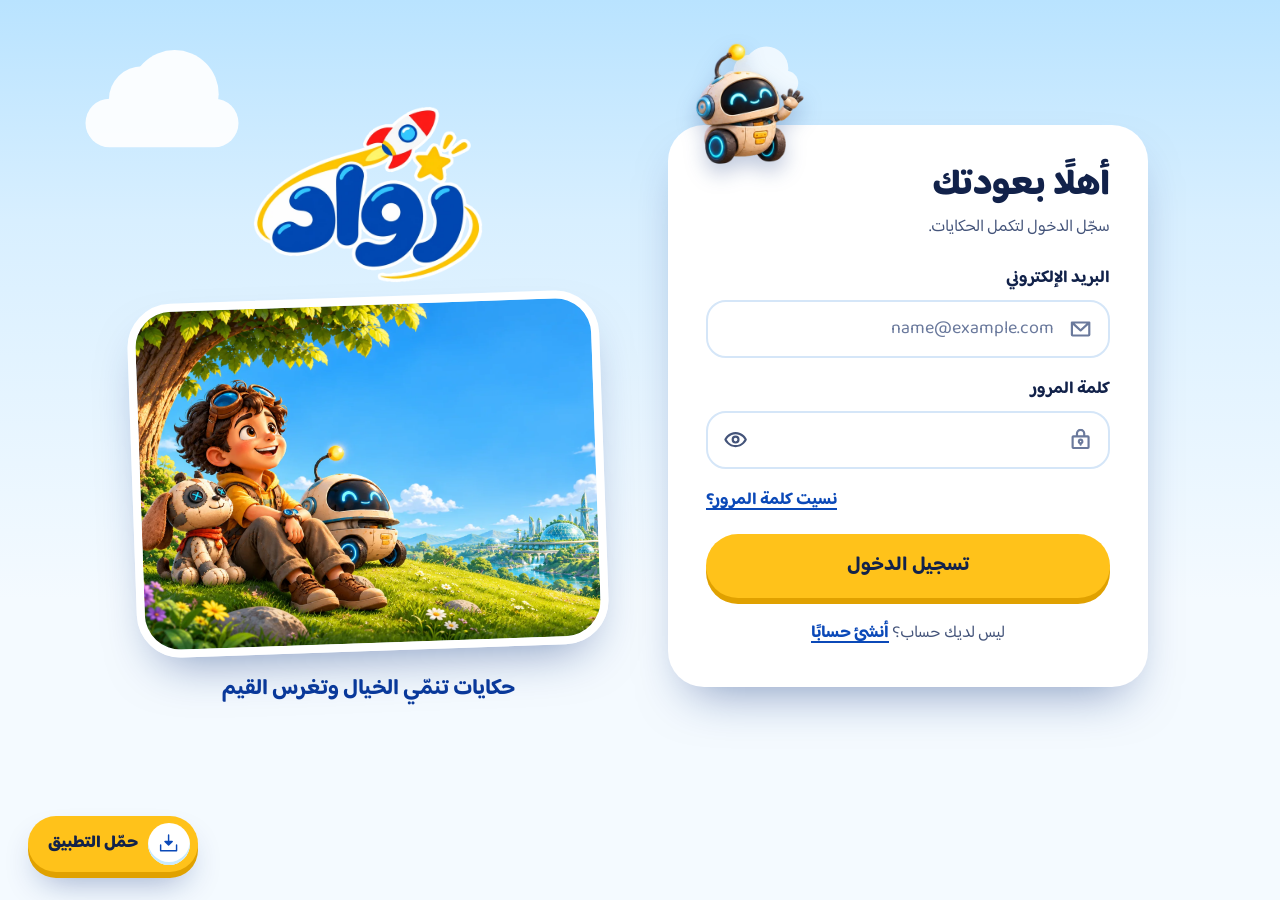
==== commit 214e78f4: "Turn the site into an installable PWA with a floating install button - sw.js: offline support (netwo" ====
--- a/dashboard.html
+++ b/dashboard.html
@@ -10,6 +10,10 @@
   <link rel="icon" type="image/png" sizes="64x64" href="assets/img/brand/favicon-64.png">
   <link rel="apple-touch-icon" href="assets/img/brand/apple-touch-icon.png">
   <link rel="manifest" href="manifest.webmanifest">
+  <meta name="mobile-web-app-capable" content="yes">
+  <meta name="apple-mobile-web-app-capable" content="yes">
+  <meta name="apple-mobile-web-app-title" content="رواد">
+  <meta name="apple-mobile-web-app-status-bar-style" content="default">
   <link rel="preconnect" href="https://fonts.googleapis.com">
   <link rel="preconnect" href="https://fonts.gstatic.com" crossorigin>
   <link rel="stylesheet" href="https://fonts.googleapis.com/css2?family=Baloo+Bhaijaan+2:wght@400..800&display=swap">
@@ -125,5 +129,6 @@
   <script src="assets/js/data.js" defer></script>
   <script src="assets/js/app.js" defer></script>
   <script src="assets/js/pages.js" defer></script>
+  <script src="assets/js/pwa.js" defer></script>
 </body>
 </html>
--- a/assets/css/rowad.css
+++ b/assets/css/rowad.css
@@ -6,6 +6,7 @@
    3. السماء والغيوم         8. البطاقات والشبكات                13. النوافذ والتنبيهات
    4. الأزرار والشارات       9. صفحة القصة                       14. صفحات الدخول
    5. النماذج               10. التنزيلات والحالات الفارغة        15. الصفحة التعريفية
+                                                                 16. تثبيت التطبيق (PWA)
    القاعدة البصرية: كل ما له «حافة سفلية سميكة» قابل للضغط.
    ========================================================================== */
 
@@ -3658,6 +3659,221 @@
   from { opacity: 0; translate: 0 18px; }
 }
 
+/* 16. تثبيت التطبيق (PWA) --------------------------------------------------- */
+/* زر «حمّل التطبيق» العائم: أسفل اليسار (نهاية السطر في RTL) بعيدًا عن الشريط الجانبي */
+.install-fab {
+  position: fixed;
+  inset-inline-end: max(16px, env(safe-area-inset-left, 0px));
+  bottom: calc(16px + env(safe-area-inset-bottom, 0px));
+  z-index: 60;
+  display: inline-flex;
+  align-items: center;
+  gap: 10px;
+  min-height: 56px;
+  padding: 6px;
+  padding-inline: 8px 20px;
+  border: 0;
+  border-radius: var(--r-full);
+  background: var(--sun-500);
+  color: var(--ink);
+  font: inherit;
+  font-weight: 800;
+  font-size: 1.0625rem;
+  line-height: 1.2;
+  white-space: nowrap;
+  cursor: pointer;
+  box-shadow: 0 6px 0 var(--sun-600), 0 18px 34px -12px rgba(8, 43, 120, 0.45);
+  transition: transform 0.12s var(--ease), box-shadow 0.12s var(--ease), filter 0.2s;
+  animation: install-in 0.6s var(--bounce) 0.6s both;
+  -webkit-tap-highlight-color: transparent;
+}
+
+.install-fab__icon {
+  display: grid;
+  place-items: center;
+  flex: none;
+  width: 42px;
+  height: 42px;
+  border-radius: 50%;
+  background: var(--white);
+  color: var(--blue-700);
+  font-size: 1.45rem;
+  box-shadow: inset 0 -3px 0 var(--sky-200);
+}
+
+.install-fab__icon .ico {
+  animation: install-bob 3.2s ease-in-out 1.6s infinite;
+}
+
+.install-fab:focus-visible {
+  outline: 3px solid var(--blue-600);
+  outline-offset: 4px;
+}
+
+@media (hover: hover) {
+  .install-fab:hover {
+    filter: brightness(1.05);
+    transform: translateY(-2px);
+    box-shadow: 0 8px 0 var(--sun-600), 0 22px 38px -12px rgba(8, 43, 120, 0.5);
+  }
+}
+
+.install-fab:active {
+  transform: translateY(5px);
+  box-shadow: 0 1px 0 var(--sun-600), 0 10px 20px -12px rgba(8, 43, 120, 0.45);
+}
+
+/* حين يكون التثبيت المباشر متاحًا: هالة خفيفة تلفت الانتباه */
+.install-fab--ready::after {
+  content: "";
+  position: absolute;
+  inset: -4px;
+  border-radius: inherit;
+  border: 3px solid var(--sun-400);
+  opacity: 0;
+  animation: install-ring 2.6s ease-out 1.4s infinite;
+  pointer-events: none;
+}
+
+.install-fab.is-leaving {
+  animation: install-out 0.25s ease forwards;
+}
+
+/* مساحة إضافية أسفل المحتوى حتى لا يغطي الزرُّ آخر عنصر */
+body:has(.install-fab):not(:has(.tabbar)) {
+  padding-bottom: calc(88px + env(safe-area-inset-bottom, 0px));
+}
+
+body.app:has(.install-fab) {
+  padding-bottom: calc(var(--tab-h) + env(safe-area-inset-bottom, 0px) + 96px);
+}
+
+/* صفحات التطبيق: فوق الشريط السفلي */
+body:has(.tabbar) .install-fab {
+  bottom: calc(var(--tab-h) + env(safe-area-inset-bottom, 0px) + 14px);
+}
+
+@media (min-width: 1024px) {
+  .install-fab,
+  body:has(.tabbar) .install-fab {
+    inset-inline-end: 28px;
+    bottom: 28px;
+  }
+
+  body.app:has(.install-fab) {
+    padding-bottom: 110px;
+  }
+}
+
+@media (max-width: 359.98px) {
+  .install-fab {
+    font-size: 0.9375rem;
+    padding-inline-end: 16px;
+  }
+}
+
+@media print {
+  .install-fab {
+    display: none;
+  }
+}
+
+@keyframes install-in {
+  from { opacity: 0; translate: 0 30px; scale: 0.8; }
+}
+
+@keyframes install-out {
+  to { opacity: 0; translate: 0 20px; scale: 0.9; }
+}
+
+@keyframes install-bob {
+  0%, 70%, 100% { translate: 0 0; }
+  78% { translate: 0 3px; }
+  86% { translate: 0 -2px; }
+}
+
+@keyframes install-ring {
+  0% { opacity: 0.9; scale: 1; }
+  70%, 100% { opacity: 0; scale: 1.18; }
+}
+
+/* نافذة خطوات التثبيت */
+.install-guide__art {
+  justify-self: center;
+  width: 120px;
+  margin-block: -6px -4px;
+  filter: drop-shadow(0 10px 12px rgba(11, 73, 184, 0.2));
+}
+
+.install-steps {
+  display: grid;
+  gap: 10px;
+}
+
+.install-step {
+  display: flex;
+  align-items: center;
+  gap: 12px;
+  padding: 10px 14px;
+  border-radius: var(--r-md);
+  background: var(--sky-50);
+  border: 1.5px solid var(--line);
+  line-height: 1.5;
+}
+
+.install-step__n {
+  display: grid;
+  place-items: center;
+  flex: none;
+  width: 34px;
+  height: 34px;
+  border-radius: 50%;
+  background: var(--blue-700);
+  color: var(--white);
+  font-weight: 800;
+}
+
+.install-step__text {
+  flex: 1;
+  min-width: 0;
+}
+
+.install-step__icon {
+  display: grid;
+  place-items: center;
+  flex: none;
+  width: 40px;
+  height: 40px;
+  border-radius: 12px;
+  background: var(--white);
+  color: var(--blue-600);
+  font-size: 1.4rem;
+  box-shadow: inset 0 -3px 0 var(--sky-200);
+}
+
+.install-step__glyph {
+  width: 1em;
+  height: 1em;
+}
+
+.install-guide__note {
+  display: flex;
+  align-items: flex-start;
+  gap: 8px;
+  padding: 10px 14px;
+  border-radius: var(--r-md);
+  background: var(--sun-100);
+  color: var(--ink-2);
+  font-size: 0.9375rem;
+  line-height: 1.5;
+}
+
+.install-guide__note .ico {
+  margin-top: 2px;
+  color: var(--sun-700);
+  font-size: 1.2rem;
+}
+
 /* احترام تفضيل تقليل الحركة */
 @media (prefers-reduced-motion: reduce) {
   html {
